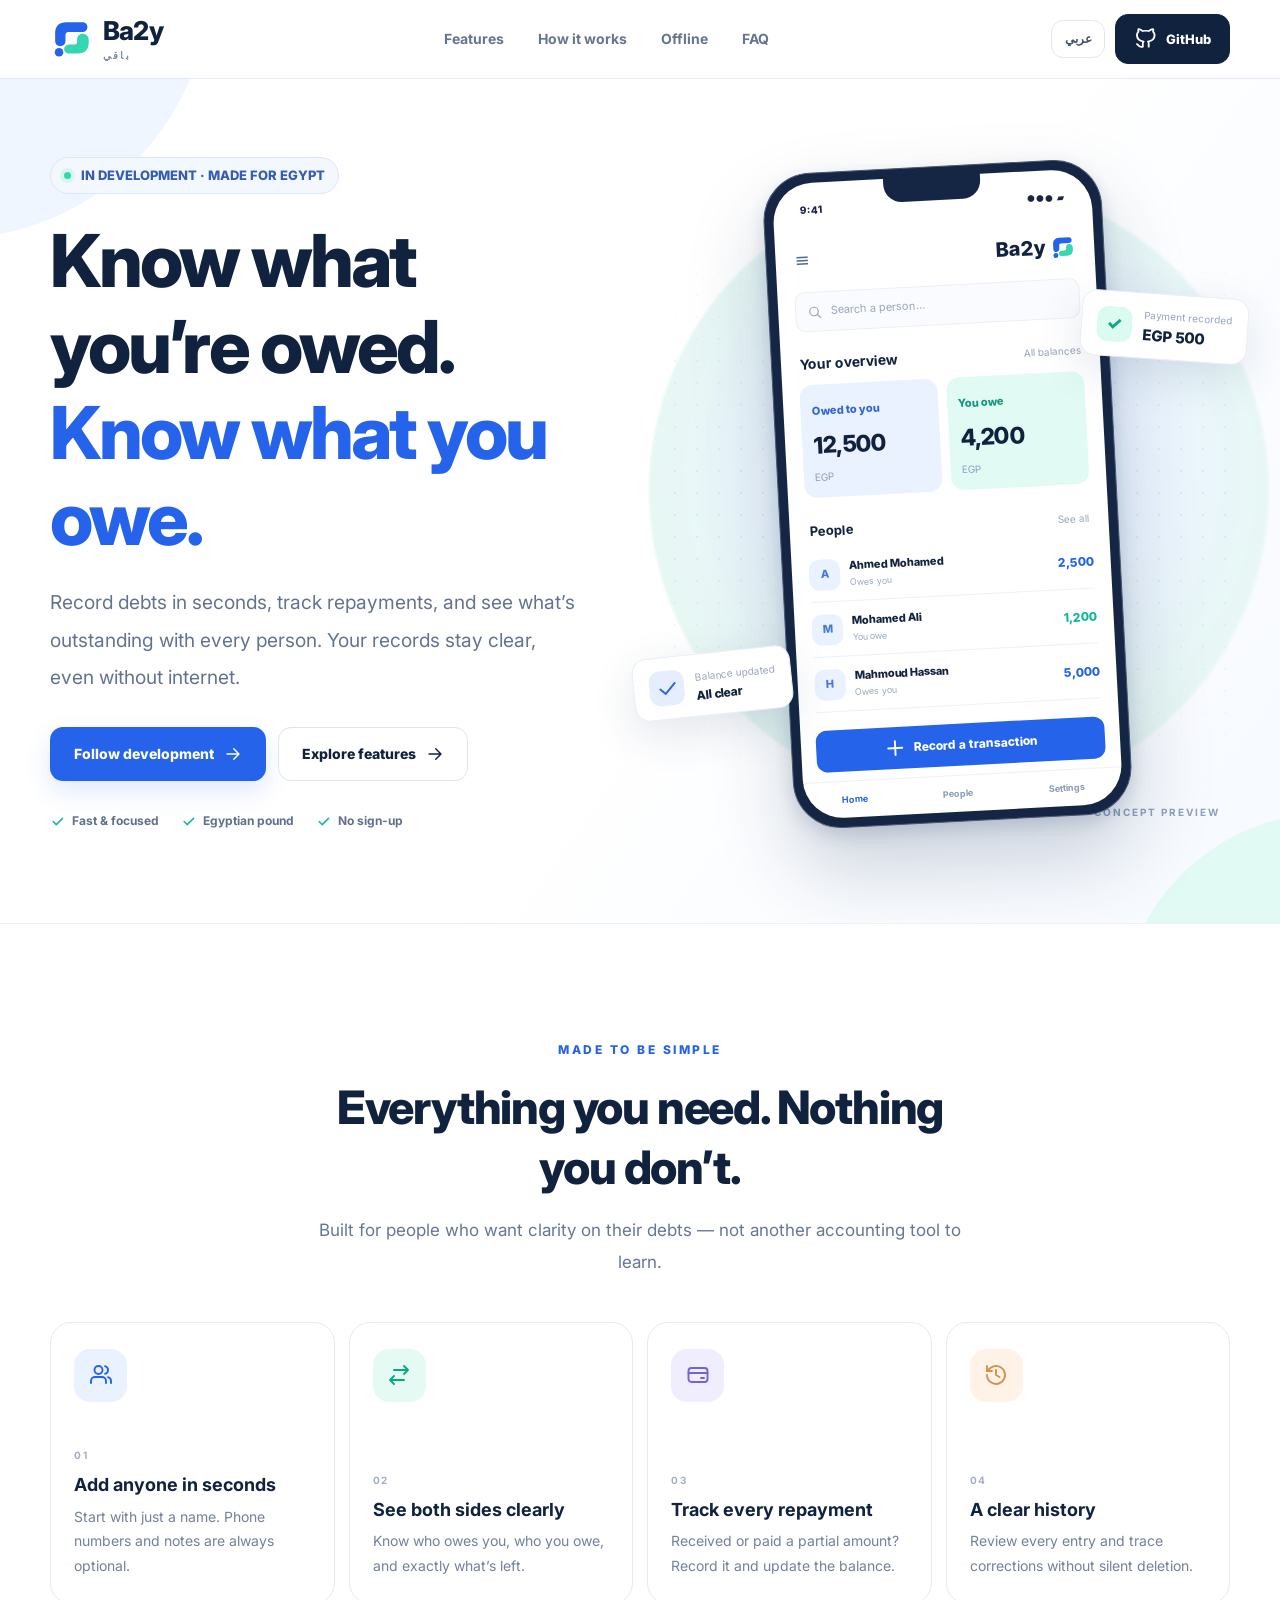
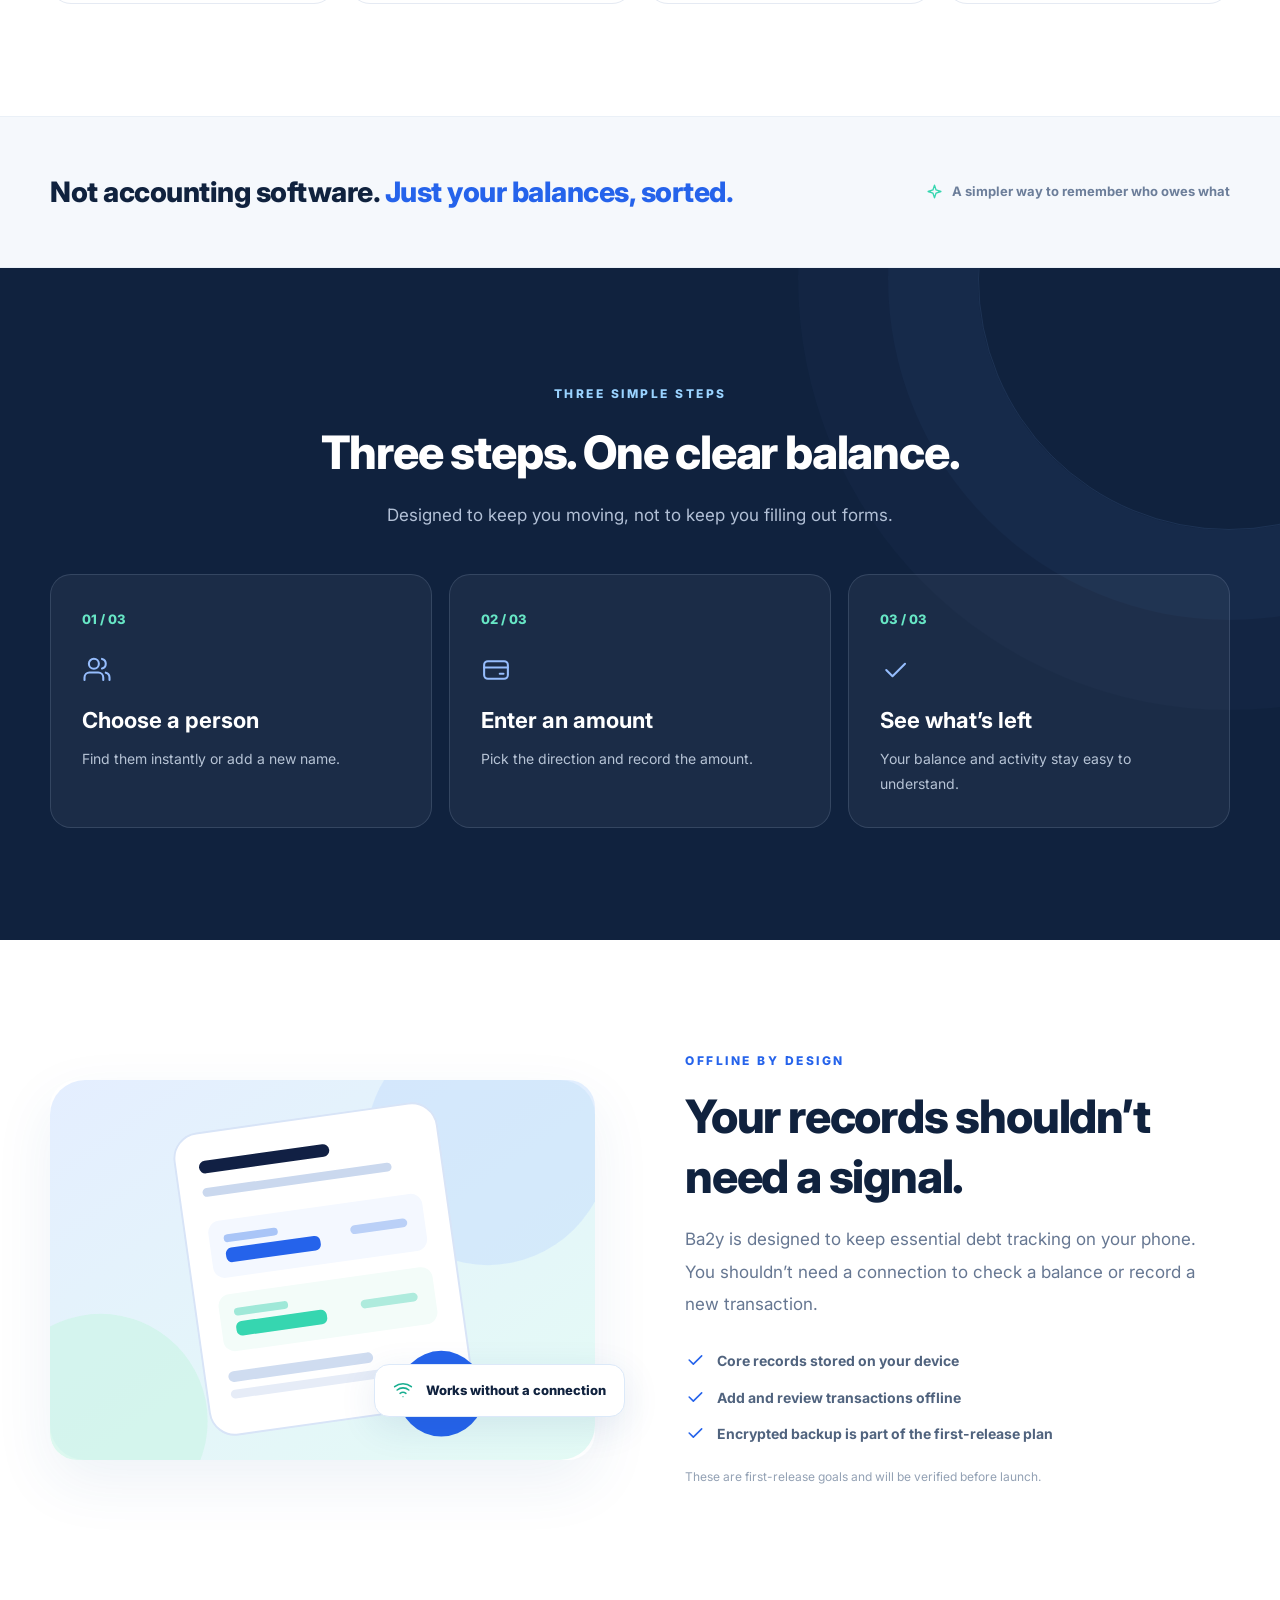
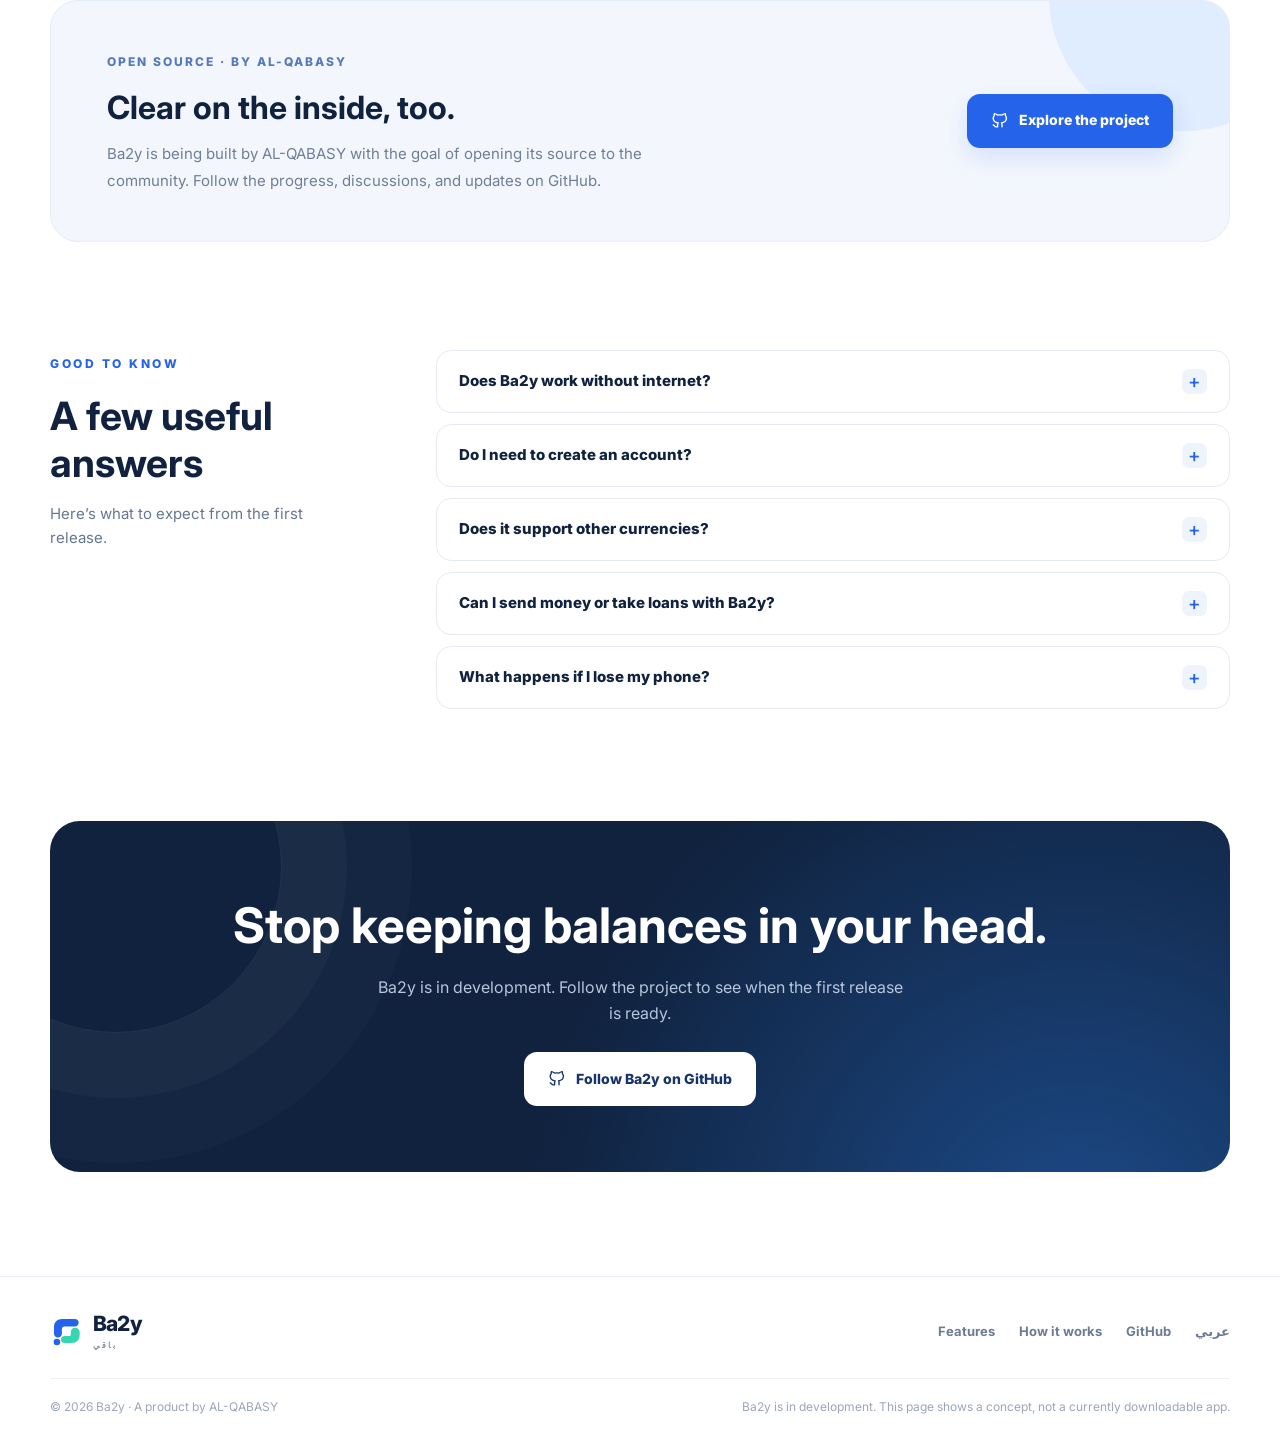
==== en/index.html @ 34e4f5a1 "Initial commit" ====
<!doctype html>
<html lang="en" dir="ltr"><head>
<meta charset="utf-8"><meta name="viewport" content="width=device-width, initial-scale=1">
<meta name="theme-color" content="#ffffff"><meta name="color-scheme" content="light">
<meta name="description" content="Ba2y is an Egyptian Arabic-first, offline-first debt tracker. Record people, debts, repayments, and outstanding balances. Simple, focused, and made for Egypt.">
<meta property="og:type" content="website"><meta property="og:site_name" content="Ba2y · باقي"><meta property="og:title" content="Ba2y | Know what you’re owed. Know what you owe."><meta property="og:description" content="Ba2y is an Egyptian Arabic-first, offline-first debt tracker. Record people, debts, repayments, and outstanding balances. Simple, focused, and made for Egypt.">
<meta name="twitter:card" content="summary_large_image">
<meta name="twitter:title" content="Ba2y | Know what you’re owed. Know what you owe."><meta name="twitter:description" content="Ba2y is an Egyptian Arabic-first, offline-first debt tracker. Record people, debts, repayments, and outstanding balances. Simple, focused, and made for Egypt.">
<!-- When the custom domain is registered: add canonical, absolute og:image and twitter:image URLs pointing to assets/og-image.png. -->
<link rel="icon" href="../assets/favicon.svg" type="image/svg+xml"><link rel="icon" href="../assets/favicon-32.png" sizes="32x32" type="image/png"><link rel="apple-touch-icon" href="../assets/apple-touch-icon.png">
<link rel="alternate" hreflang="ar-EG" href="../" data-needs-domain="true"><link rel="alternate" hreflang="en" href="./" data-needs-domain="true">
<link rel="preconnect" href="https://fonts.googleapis.com"><link rel="preconnect" href="https://fonts.gstatic.com" crossorigin>
<link href="https://fonts.googleapis.com/css2?family=Inter:wght@400;500;600;700;800&family=Tajawal:wght@400;500;600;700;800&display=swap" rel="stylesheet">
<link rel="stylesheet" href="../styles.css">
<title>Ba2y | Know what you’re owed. Know what you owe.</title></head><body dir="ltr">
<a class="skip" href="#main">Skip to content</a>
<header class="site-header"><div class="container nav-wrap">
<a href="index.html" class="brand" aria-label="Ba2y"><img class="brand-mark" src="../assets/brand-symbol.svg" width="43" height="43" alt=""><span class="brand-text"><span class="brand-name">Ba2y</span><span class="brand-roman">باقي</span></span></a>
<nav class="main-nav" aria-label="Main navigation"><a href="#features">Features</a><a href="#how">How it works</a><a href="#offline">Offline</a><a href="#faq">FAQ</a></nav>
<div class="nav-actions"><a class="lang-switch" href="../" hreflang="ar" lang="ar" aria-label="Switch to Arabic">عربي</a><a class="nav-link-button" href="https://github.com/b42y" target="_blank" rel="noopener noreferrer"><svg xmlns="http://www.w3.org/2000/svg" width="24" height="24" viewBox="0 0 24 24" fill="none" stroke="currentColor" stroke-width="1.9" stroke-linecap="round" stroke-linejoin="round" class="" aria-hidden="true"><path d="M9 19c-4.3 1.4-4.3-2.5-6-3m12 3v-3.5a3.1 3.1 0 0 0-.8-2.4c3.3-.4 6.8-1.6 6.8-7.3A5.7 5.7 0 0 0 19.5 2a5.1 5.1 0 0 0-.1-3S18.2-1.4 15 1.2a13.8 13.8 0 0 0-6 0C5.8-1.4 4.6-1 4.6-1a5.1 5.1 0 0 0-.1 3A5.7 5.7 0 0 0 3 5.8c0 5.7 3.5 6.9 6.8 7.3A3.1 3.1 0 0 0 9 15.5V19" transform="translate(0 3) scale(.98 .88)"/></svg> GitHub</a><button class="menu-button" id="menuBtn" aria-expanded="false" aria-controls="mobileMenu" aria-label="Open menu"><svg xmlns="http://www.w3.org/2000/svg" width="24" height="24" viewBox="0 0 24 24" fill="none" stroke="currentColor" stroke-width="1.9" stroke-linecap="round" stroke-linejoin="round" class="" aria-hidden="true"><path d="M4 7h16M4 12h16M4 17h16"/></svg></button></div>
</div><nav class="mobile-menu" id="mobileMenu" aria-label="Mobile navigation"><a href="#features">Features</a><a href="#how">How it works</a><a href="#offline">Offline</a><a href="#faq">FAQ</a><a href="https://github.com/b42y" target="_blank" rel="noopener noreferrer">GitHub</a></nav></header>
<main id="main">
<section class="hero" id="top"><div class="container hero-inner"><div class="hero-copy"><span class="eyebrow"><span class="eyebrow-dot"></span>IN DEVELOPMENT · MADE FOR EGYPT</span><h1>Know what you’re owed.<span>Know what you owe.</span></h1><p class="hero-description">Record debts in seconds, track repayments, and see what’s outstanding with every person. Your records stay clear, even without internet.</p>
<div class="hero-actions"><a class="button button-primary" href="https://github.com/b42y" target="_blank" rel="noopener noreferrer">Follow development <svg xmlns="http://www.w3.org/2000/svg" width="24" height="24" viewBox="0 0 24 24" fill="none" stroke="currentColor" stroke-width="1.9" stroke-linecap="round" stroke-linejoin="round" class="" aria-hidden="true"><path d="M4 12h16m-7-7 7 7-7 7"/></svg></a><a class="button button-outline" href="#features">Explore features <svg xmlns="http://www.w3.org/2000/svg" width="24" height="24" viewBox="0 0 24 24" fill="none" stroke="currentColor" stroke-width="1.9" stroke-linecap="round" stroke-linejoin="round" class="" aria-hidden="true"><path d="M4 12h16m-7-7 7 7-7 7"/></svg></a></div><div class="hero-highlights"><span><svg xmlns="http://www.w3.org/2000/svg" width="24" height="24" viewBox="0 0 24 24" fill="none" stroke="currentColor" stroke-width="1.9" stroke-linecap="round" stroke-linejoin="round" class="" aria-hidden="true"><path d="m5 12 5 5L20 7"/></svg>Fast &amp; focused</span><span><svg xmlns="http://www.w3.org/2000/svg" width="24" height="24" viewBox="0 0 24 24" fill="none" stroke="currentColor" stroke-width="1.9" stroke-linecap="round" stroke-linejoin="round" class="" aria-hidden="true"><path d="m5 12 5 5L20 7"/></svg>Egyptian pound</span><span><svg xmlns="http://www.w3.org/2000/svg" width="24" height="24" viewBox="0 0 24 24" fill="none" stroke="currentColor" stroke-width="1.9" stroke-linecap="round" stroke-linejoin="round" class="" aria-hidden="true"><path d="m5 12 5 5L20 7"/></svg>No sign-up</span></div></div>
<div class="hero-aside"><div class="hero-halo"></div><div class="hero-grid-decoration"></div>
<div class="phone" role="img" aria-label="Concept preview of the Ba2y mobile application"><div class="phone-notch"></div><div class="phone-inner"><div class="phone-status"><span>9:41</span><span class="phone-status-conn">●●● ▰</span></div>
<div class="phone-brand-row"><span class="phone-muted-icon">≡</span><div class="phone-brand-side"><strong>Ba2y</strong><img src="../assets/brand-symbol.svg" alt=""></div></div>
<div class="phone-search"><svg xmlns="http://www.w3.org/2000/svg" width="24" height="24" viewBox="0 0 24 24" fill="none" stroke="currentColor" stroke-width="1.9" stroke-linecap="round" stroke-linejoin="round" class="" aria-hidden="true"><circle cx="10.8" cy="10.8" r="6.8"/><path d="m16 16 5 5"/></svg>Search a person…</div><div class="phone-overview-title"><strong>Your overview</strong><small>All balances</small></div>
<div class="phone-totals"><div class="phone-total"><span class="phone-total-label">Owed to you</span><strong dir="ltr">12,500</strong><small>EGP</small></div><div class="phone-total mint"><span class="phone-total-label">You owe</span><strong dir="ltr">4,200</strong><small>EGP</small></div></div>
<div class="phone-people-head"><strong>People</strong><span>See all</span></div><div class="phone-person"><span class="phone-avatar">A</span><div><div class="phone-person-name">Ahmed Mohamed</div><div class="phone-person-status">Owes you</div></div><span class="phone-person-amount " dir="ltr">2,500</span></div><div class="phone-person"><span class="phone-avatar">M</span><div><div class="phone-person-name">Mohamed Ali</div><div class="phone-person-status">You owe</div></div><span class="phone-person-amount mint" dir="ltr">1,200</span></div><div class="phone-person"><span class="phone-avatar">H</span><div><div class="phone-person-name">Mahmoud Hassan</div><div class="phone-person-status">Owes you</div></div><span class="phone-person-amount " dir="ltr">5,000</span></div><div class="phone-action"><svg xmlns="http://www.w3.org/2000/svg" width="24" height="24" viewBox="0 0 24 24" fill="none" stroke="currentColor" stroke-width="1.9" stroke-linecap="round" stroke-linejoin="round" class="" aria-hidden="true"><path d="M12 5v14M5 12h14"/></svg>Record a transaction</div><div class="phone-tabs"><span class="active">Home</span><span>People</span><span>Settings</span></div>
</div></div><div class="float-card payment"><span class="float-card-icon">✓</span><div><small>Payment recorded</small><strong dir="ltr">EGP 500</strong></div></div><div class="float-card sync"><span class="float-card-icon"><svg xmlns="http://www.w3.org/2000/svg" width="24" height="24" viewBox="0 0 24 24" fill="none" stroke="currentColor" stroke-width="1.9" stroke-linecap="round" stroke-linejoin="round" class="" aria-hidden="true"><path d="m5 12 5 5L20 7"/></svg></span><div><small>Balance updated</small><strong>All clear</strong></div></div><span class="preview-label">CONCEPT PREVIEW</span></div></div></section>
<section class="section" id="features"><div class="container"><div class="section-header"><span class="overline">MADE TO BE SIMPLE</span><h2>Everything you need. Nothing you don’t.</h2><p>Built for people who want clarity on their debts — not another accounting tool to learn.</p></div><div class="features-grid"><article class="feature-card"><div class="icon-container"><svg xmlns="http://www.w3.org/2000/svg" width="24" height="24" viewBox="0 0 24 24" fill="none" stroke="currentColor" stroke-width="1.9" stroke-linecap="round" stroke-linejoin="round" class="" aria-hidden="true"><path d="M17 20v-2a4 4 0 0 0-4-4H6a4 4 0 0 0-4 4v2"/><circle cx="9.5" cy="7" r="4"/><path d="M22 20v-2a4 4 0 0 0-3-3.87M16 3.13a4 4 0 0 1 0 7.75"/></svg></div><span class="feature-index">01</span><h3>Add anyone in seconds</h3><p>Start with just a name. Phone numbers and notes are always optional.</p></article><article class="feature-card"><div class="icon-container"><svg xmlns="http://www.w3.org/2000/svg" width="24" height="24" viewBox="0 0 24 24" fill="none" stroke="currentColor" stroke-width="1.9" stroke-linecap="round" stroke-linejoin="round" class="" aria-hidden="true"><path d="M7 7h14m-4-4 4 4-4 4M17 17H3m4-4-4 4 4 4"/></svg></div><span class="feature-index">02</span><h3>See both sides clearly</h3><p>Know who owes you, who you owe, and exactly what’s left.</p></article><article class="feature-card"><div class="icon-container"><svg xmlns="http://www.w3.org/2000/svg" width="24" height="24" viewBox="0 0 24 24" fill="none" stroke="currentColor" stroke-width="1.9" stroke-linecap="round" stroke-linejoin="round" class="" aria-hidden="true"><rect x="2.5" y="5" width="19" height="14" rx="3"/><path d="M2.5 10h19M15 15h3"/></svg></div><span class="feature-index">03</span><h3>Track every repayment</h3><p>Received or paid a partial amount? Record it and update the balance.</p></article><article class="feature-card"><div class="icon-container"><svg xmlns="http://www.w3.org/2000/svg" width="24" height="24" viewBox="0 0 24 24" fill="none" stroke="currentColor" stroke-width="1.9" stroke-linecap="round" stroke-linejoin="round" class="" aria-hidden="true"><path d="M3 12a9 9 0 1 0 3-6.7L3 8"/><path d="M3 3v5h5M12 7v5l3.5 2"/></svg></div><span class="feature-index">04</span><h3>A clear history</h3><p>Review every entry and trace corrections without silent deletion.</p></article></div></div></section>
<div class="statement"><div class="container statement-row"><div class="statement-text">Not accounting software. <em>Just your balances, sorted.</em></div><div class="statement-kicker"><svg xmlns="http://www.w3.org/2000/svg" width="24" height="24" viewBox="0 0 24 24" fill="none" stroke="currentColor" stroke-width="1.9" stroke-linecap="round" stroke-linejoin="round" class="" aria-hidden="true"><path d="m12 3 2.2 6.8L21 12l-6.8 2.2L12 21l-2.2-6.8L3 12l6.8-2.2L12 3Z"/></svg>A simpler way to remember who owes what</div></div></div>
<section class="section how" id="how"><div class="container"><div class="section-header"><span class="overline">THREE SIMPLE STEPS</span><h2>Three steps. One clear balance.</h2><p>Designed to keep you moving, not to keep you filling out forms.</p></div><div class="steps"><article class="step"><span class="step-num">01 / 03</span><div class="step-icon"><svg xmlns="http://www.w3.org/2000/svg" width="24" height="24" viewBox="0 0 24 24" fill="none" stroke="currentColor" stroke-width="1.9" stroke-linecap="round" stroke-linejoin="round" class="" aria-hidden="true"><path d="M17 20v-2a4 4 0 0 0-4-4H6a4 4 0 0 0-4 4v2"/><circle cx="9.5" cy="7" r="4"/><path d="M22 20v-2a4 4 0 0 0-3-3.87M16 3.13a4 4 0 0 1 0 7.75"/></svg></div><h3>Choose a person</h3><p>Find them instantly or add a new name.</p></article><article class="step"><span class="step-num">02 / 03</span><div class="step-icon"><svg xmlns="http://www.w3.org/2000/svg" width="24" height="24" viewBox="0 0 24 24" fill="none" stroke="currentColor" stroke-width="1.9" stroke-linecap="round" stroke-linejoin="round" class="" aria-hidden="true"><rect x="2.5" y="5" width="19" height="14" rx="3"/><path d="M2.5 10h19M15 15h3"/></svg></div><h3>Enter an amount</h3><p>Pick the direction and record the amount.</p></article><article class="step"><span class="step-num">03 / 03</span><div class="step-icon"><svg xmlns="http://www.w3.org/2000/svg" width="24" height="24" viewBox="0 0 24 24" fill="none" stroke="currentColor" stroke-width="1.9" stroke-linecap="round" stroke-linejoin="round" class="" aria-hidden="true"><path d="m5 12 5 5L20 7"/></svg></div><h3>See what’s left</h3><p>Your balance and activity stay easy to understand.</p></article></div></div></section>
<section class="section offline" id="offline"><div class="container offline-grid"><div class="offline-art"><img class="art-svg" src="../assets/abstract-ledger.svg" loading="lazy" width="560" height="390" alt="Minimal illustrative graphic of a ledger"><div class="offline-bubble"><svg xmlns="http://www.w3.org/2000/svg" width="24" height="24" viewBox="0 0 24 24" fill="none" stroke="currentColor" stroke-width="1.9" stroke-linecap="round" stroke-linejoin="round" class="" aria-hidden="true"><path d="M2 8a16 16 0 0 1 20 0M5 12a11 11 0 0 1 14 0M8.5 16a6 6 0 0 1 7 0"/><circle cx="12" cy="20" r=".7" fill="currentColor" stroke="none"/></svg>Works without a connection</div></div><div class="two-column-copy"><span class="overline">OFFLINE BY DESIGN</span><h2>Your records shouldn’t need a signal.</h2><p>Ba2y is designed to keep essential debt tracking on your phone. You shouldn’t need a connection to check a balance or record a new transaction.</p><ul class="checks"><li><svg xmlns="http://www.w3.org/2000/svg" width="24" height="24" viewBox="0 0 24 24" fill="none" stroke="currentColor" stroke-width="1.9" stroke-linecap="round" stroke-linejoin="round" class="" aria-hidden="true"><path d="m5 12 5 5L20 7"/></svg>Core records stored on your device</li><li><svg xmlns="http://www.w3.org/2000/svg" width="24" height="24" viewBox="0 0 24 24" fill="none" stroke="currentColor" stroke-width="1.9" stroke-linecap="round" stroke-linejoin="round" class="" aria-hidden="true"><path d="m5 12 5 5L20 7"/></svg>Add and review transactions offline</li><li><svg xmlns="http://www.w3.org/2000/svg" width="24" height="24" viewBox="0 0 24 24" fill="none" stroke="currentColor" stroke-width="1.9" stroke-linecap="round" stroke-linejoin="round" class="" aria-hidden="true"><path d="m5 12 5 5L20 7"/></svg>Encrypted backup is part of the first-release plan</li></ul><p class="privacy-disclaimer">These are first-release goals and will be verified before launch.</p></div></div></section>
<section class="oss"><div class="container"><div class="oss-panel"><div class="oss-copy"><span class="oss-eyebrow">OPEN SOURCE · BY AL-QABASY</span><h2>Clear on the inside, too.</h2><p>Ba2y is being built by AL-QABASY with the goal of opening its source to the community. Follow the progress, discussions, and updates on GitHub.</p></div><div class="oss-action"><a class="button button-primary" href="https://github.com/b42y" target="_blank" rel="noopener noreferrer"><svg xmlns="http://www.w3.org/2000/svg" width="24" height="24" viewBox="0 0 24 24" fill="none" stroke="currentColor" stroke-width="1.9" stroke-linecap="round" stroke-linejoin="round" class="" aria-hidden="true"><path d="M9 19c-4.3 1.4-4.3-2.5-6-3m12 3v-3.5a3.1 3.1 0 0 0-.8-2.4c3.3-.4 6.8-1.6 6.8-7.3A5.7 5.7 0 0 0 19.5 2a5.1 5.1 0 0 0-.1-3S18.2-1.4 15 1.2a13.8 13.8 0 0 0-6 0C5.8-1.4 4.6-1 4.6-1a5.1 5.1 0 0 0-.1 3A5.7 5.7 0 0 0 3 5.8c0 5.7 3.5 6.9 6.8 7.3A3.1 3.1 0 0 0 9 15.5V19" transform="translate(0 3) scale(.98 .88)"/></svg>Explore the project</a></div></div></div></section>
<section class="section faq" id="faq"><div class="container faq-layout"><div class="faq-heading"><span class="overline">GOOD TO KNOW</span><h2>A few useful answers</h2><p>Here’s what to expect from the first release.</p></div><div class="faq-list"><details><summary>Does Ba2y work without internet?</summary><p>Core workflows are designed to work locally without an internet connection. That is a first-release requirement.</p></details><details><summary>Do I need to create an account?</summary><p>No. The first release is being designed with no mandatory registration, and name-only party creation.</p></details><details><summary>Does it support other currencies?</summary><p>The first release is focused on the Egyptian pound (EGP), with an Egyptian Arabic-first experience.</p></details><details><summary>Can I send money or take loans with Ba2y?</summary><p>No. Ba2y is for tracking and recording debts and repayments. It is not a bank, lender, or money transfer service.</p></details><details><summary>What happens if I lose my phone?</summary><p>Local-only records may be lost with your device. That’s why encrypted backup and restore are part of the first-release plan.</p></details></div></div></section>
<section class="closing"><div class="container"><div class="closing-panel"><h2>Stop keeping balances in your head.</h2><p>Ba2y is in development. Follow the project to see when the first release is ready.</p><a class="button" href="https://github.com/b42y" target="_blank" rel="noopener noreferrer"><svg xmlns="http://www.w3.org/2000/svg" width="24" height="24" viewBox="0 0 24 24" fill="none" stroke="currentColor" stroke-width="1.9" stroke-linecap="round" stroke-linejoin="round" class="" aria-hidden="true"><path d="M9 19c-4.3 1.4-4.3-2.5-6-3m12 3v-3.5a3.1 3.1 0 0 0-.8-2.4c3.3-.4 6.8-1.6 6.8-7.3A5.7 5.7 0 0 0 19.5 2a5.1 5.1 0 0 0-.1-3S18.2-1.4 15 1.2a13.8 13.8 0 0 0-6 0C5.8-1.4 4.6-1 4.6-1a5.1 5.1 0 0 0-.1 3A5.7 5.7 0 0 0 3 5.8c0 5.7 3.5 6.9 6.8 7.3A3.1 3.1 0 0 0 9 15.5V19" transform="translate(0 3) scale(.98 .88)"/></svg>Follow Ba2y on GitHub</a></div></div></section>
</main>
<footer class="footer"><div class="container"><div class="footer-top"><a href="index.html" class="brand"><img class="brand-mark" src="../assets/brand-symbol.svg" width="33" height="33" alt=""><span class="brand-text"><span class="brand-name">Ba2y</span><span class="brand-roman">باقي</span></span></a><nav class="footer-links" aria-label="Footer"><a href="#features">Features</a><a href="#how">How it works</a><a href="https://github.com/b42y" target="_blank" rel="noopener noreferrer">GitHub</a><a href="../" hreflang="ar">عربي</a></nav></div><div class="footer-bottom"><span>© <span id="year">2026</span> Ba2y · A product by AL-QABASY</span><span>Ba2y is in development. This page shows a concept, not a currently downloadable app.</span></div></div></footer>
<script src="../app.js" defer></script></body></html>
---- styles.css ----
:root{
  color-scheme:light;--blue:#2563eb;--blue-dark:#1c50d8;--mint:#36d6b0;--ink:#10223e;--muted:#667792;--soft:#f8fafc;--ice:#e8f1ff;--line:#e5eaf3;--card:#fff;--radius:22px;--container:1180px;--shadow:0 24px 62px rgba(20,48,92,.065);
}
*{box-sizing:border-box}html{scroll-behavior:smooth;scroll-padding-top:110px}body{margin:0;background:#fff;color:var(--ink);font-family:"Tajawal","Noto Sans Arabic",ui-sans-serif,system-ui,-apple-system,sans-serif;font-size:16px;line-height:1.6;text-rendering:optimizeLegibility;-webkit-font-smoothing:antialiased}body[dir="ltr"]{font-family:"Inter",ui-sans-serif,system-ui,-apple-system,sans-serif}button,input{font:inherit}button{cursor:pointer}a{color:inherit;text-decoration:none}button,a,summary{ -webkit-tap-highlight-color:transparent}a:focus-visible,button:focus-visible,summary:focus-visible,input:focus-visible{outline:3px solid var(--blue);outline-offset:3px}::selection{background:#cce8ff;color:var(--ink)}.container{width:min(var(--container),calc(100% - 56px));margin-inline:auto}.visually-hidden{position:absolute!important;width:1px;height:1px;clip:rect(0 0 0 0);overflow:hidden;white-space:nowrap}.skip{position:absolute;z-index:1000;top:-60px;inset-inline-start:14px;background:var(--ink);color:white;padding:12px 18px;border-radius:12px}.skip:focus{top:12px}.mono{font-family:"Inter",system-ui,sans-serif;font-variant-numeric:tabular-nums}
/* Header */
.site-header{position:sticky;top:0;z-index:50;min-height:79px;border-bottom:1px solid rgba(221,231,245,.87);background:rgba(255,255,255,.92);backdrop-filter:saturate(180%) blur(18px)}.nav-wrap{min-height:78px;display:flex;align-items:center;justify-content:space-between;gap:26px}.brand{display:inline-flex;align-items:center;gap:10px;flex-shrink:0}.brand-mark{height:43px;width:43px;display:block}.brand-text{display:flex;flex-direction:column;align-items:flex-start;line-height:1.06}.brand-name{font-size:26px;font-weight:800;letter-spacing:-.8px}.brand-roman{font-family:"Inter",sans-serif;letter-spacing:2.2px;font-weight:700;font-size:10px;color:#7f8da1;margin-top:5px}.main-nav{display:flex;align-items:center;justify-content:center;gap:34px;margin-inline:auto}.main-nav a{font-size:14px;font-weight:700;color:#65758c;transition:color .18s}.main-nav a:hover{color:var(--blue)}.nav-actions{display:flex;gap:10px;align-items:center;flex-shrink:0}.lang-switch{height:38px;min-width:54px;border:1px solid #dfe7f3;display:grid;place-items:center;border-radius:12px;color:#41516f;font-family:"Inter",sans-serif;font-size:12px;font-weight:800;background:white}.lang-switch:hover{border-color:#adc4ef;color:var(--blue)}.nav-link-button{background:var(--ink);color:#fff;border:1px solid var(--ink);border-radius:13px;padding:12px 18px;display:inline-flex;align-items:center;gap:8px;font-size:13px;font-weight:800;transition:background .2s,transform .2s}.nav-link-button:hover{background:#243f68;transform:translateY(-1px)}.menu-button{display:none;background:none;border:1px solid var(--line);border-radius:12px;width:42px;height:42px;align-items:center;justify-content:center;color:var(--ink)}.menu-button svg{width:20px}.mobile-menu{display:none}
/* Hero */
.hero{position:relative;isolation:isolate;overflow:hidden;border-bottom:1px solid #edf1f7;padding:78px 0 92px;background:linear-gradient(125deg,#fff 0%,#fff 55%,#f7faff 95%)}.hero::before{content:"";position:absolute;width:520px;height:520px;border-radius:50%;left:-310px;top:-360px;background:#eff6ff;z-index:-1}.hero::after{content:"";position:absolute;width:420px;height:420px;border-radius:50%;right:-260px;bottom:-310px;background:#e1faf4;z-index:-1}.hero-inner{display:grid;grid-template-columns:1fr 1fr;gap:48px;align-items:center;min-height:644px}.hero-copy{position:relative;z-index:2}.eyebrow{display:inline-flex;align-items:center;gap:10px;border:1px solid #dce7fb;border-radius:100px;padding:7px 13px;background:#f3f8ff;font-size:13px;font-weight:800;color:#355cb1}.eyebrow .eyebrow-dot{width:7px;height:7px;border-radius:50%;background:var(--mint);box-shadow:0 0 0 4px #d4f8ee}.hero h1{font-size:clamp(50px,5.7vw,86px);line-height:1.18;letter-spacing:-2.9px;font-weight:800;margin:24px 0 22px;max-width:620px}.hero h1 span{color:var(--blue);display:block}.hero-description{color:#63738f;font-size:clamp(17px,1.5vw,20px);line-height:1.95;max-width:525px;margin:0 0 31px}.hero-actions{display:flex;align-items:center;gap:12px;flex-wrap:wrap}.button{display:inline-flex;align-items:center;justify-content:center;gap:10px;border:1px solid transparent;border-radius:13px;min-height:54px;padding:13px 23px;line-height:1.2;font-weight:800;font-size:14px;transition:transform .2s,box-shadow .2s,background .2s,border-color .2s}.button:hover{transform:translateY(-2px)}.button svg{width:18px;height:18px;flex-shrink:0}.button-primary{background:var(--blue);color:#fff;box-shadow:0 10px 24px rgba(37,99,235,.15)}.button-primary:hover{background:var(--blue-dark);box-shadow:0 13px 28px rgba(37,99,235,.22)}.button-outline{color:var(--ink);border-color:#dce5f3;background:#fff}.button-outline:hover{border-color:#afc7ef}.hero-highlights{display:flex;align-items:center;gap:22px;flex-wrap:wrap;margin-top:30px;color:#61718c;font-size:12px;font-weight:700}.hero-highlights span{display:inline-flex;gap:7px;align-items:center}.hero-highlights svg{width:15px;height:15px;color:#1eb69a;stroke-width:2.5}.hero-aside{display:flex;align-items:center;justify-content:center;position:relative;min-height:650px}.hero-halo{position:absolute;width:min(112%,620px);aspect-ratio:1;border-radius:50%;background:radial-gradient(circle at 52% 47%,#e3f1ff 0%,#ecf5ff 40%,#e7f8f3 72%,transparent 73%);filter:blur(1px);transform:translate(12px,-3px)}.hero-grid-decoration{position:absolute;z-index:1;inset:30px 0;opacity:.25;background-image:radial-gradient(#9db9e5 1.5px,transparent 1.5px);background-size:22px 22px;mask-image:linear-gradient(0deg,transparent,black 48%,transparent 98%)}
/* Phone */
.phone{position:relative;z-index:3;width:339px;height:656px;padding:9px;background:#152644;border:1px solid #4a5871;border-radius:48px;box-shadow:0 40px 80px rgba(18,45,87,.21),0 7px 17px rgba(18,45,87,.15);transform:rotate(-3deg);transition:transform .35s ease}.phone:hover{transform:rotate(-1deg) translateY(-4px)}.phone-inner{position:relative;height:100%;background:#fff;border-radius:40px;overflow:hidden;padding:18px 17px 14px}.phone-notch{position:absolute;z-index:4;width:97px;height:26px;top:7px;left:50%;transform:translateX(-50%);border-radius:0 0 18px 18px;background:#152644}.phone-status{direction:ltr;display:flex;justify-content:space-between;align-items:center;font:800 10px/1.1 "Inter",sans-serif;padding:4px 10px 24px;color:#1a2540}.phone-status-conn{font-size:9px;letter-spacing:1px}.phone-brand-row{display:flex;align-items:center;justify-content:space-between;margin:4px 2px 16px}.phone-brand-side{display:flex;align-items:center;gap:5px}.phone-brand-side img{width:25px;height:25px}.phone-brand-row strong{font-size:20px;font-weight:800}.phone-muted-icon{font-size:18px;color:#526886}.phone-search{display:flex;align-items:center;gap:9px;height:40px;padding:0 11px;border:1px solid #ebeff6;border-radius:10px;background:#fafbfe;color:#99a6ba;font-size:11px}.phone-search svg{width:15px;height:15px}.phone-overview-title{display:flex;align-items:center;justify-content:space-between;margin:21px 2px 10px}.phone-overview-title strong{font-size:14px}.phone-overview-title small{font-size:10px;color:#97a4b8}.phone-totals{display:grid;grid-template-columns:1fr 1fr;gap:9px}.phone-total{border-radius:13px;min-height:99px;padding:12px 11px 10px;background:#eaf1ff}.phone-total.mint{background:#e2faf4}.phone-total-label{font-size:11px;font-weight:800;color:#3465d0}.phone-total.mint .phone-total-label{color:#13977f}.phone-total strong{display:block;font:800 23px/1.12 "Inter",sans-serif;letter-spacing:-.7px;margin:11px 0 3px;color:var(--ink);direction:ltr;text-align:start}.phone-total small{font-size:10px;color:#8ca0bf}.phone-people-head{margin:23px 3px 6px;display:flex;align-items:center;justify-content:space-between}.phone-people-head strong{font-size:13px}.phone-people-head span{color:#9aa7bb;font-size:10px}.phone-person{display:flex;align-items:center;gap:9px;padding:11px 0;border-bottom:1px solid #edf1f7}.phone-avatar{display:grid;place-items:center;flex:0 0 31px;height:31px;border-radius:10px;background:#eaf1ff;font-size:11px;font-weight:800;color:#4778d5}.phone-person-name{font-size:11px;font-weight:800;white-space:nowrap}.phone-person-status{font-size:9px;color:#9babbd}.phone-person-amount{margin-inline-start:auto;text-align:end;direction:ltr;font:800 12px "Inter",sans-serif;color:var(--blue)}.phone-person-amount.mint{color:#0bba95}.phone-action{position:absolute;bottom:46px;left:15px;right:15px;background:var(--blue);color:white;border-radius:11px;height:42px;display:flex;align-items:center;justify-content:center;gap:7px;font-size:12px;font-weight:800}.phone-tabs{position:absolute;bottom:0;left:0;right:0;height:37px;border-top:1px solid #edf1f6;display:flex;align-items:center;justify-content:space-around;color:#8a9ab3;font-size:9px;font-weight:700}.phone-tabs .active{color:var(--blue)}.phone svg{flex-shrink:0}.float-card{z-index:5;position:absolute;display:flex;align-items:center;gap:11px;background:#fff;border:1px solid #e9eff8;border-radius:15px;padding:13px 15px;box-shadow:0 14px 45px rgba(29,57,98,.12);transform:rotate(4deg)}.float-card-icon{display:grid;place-items:center;border-radius:11px;height:35px;width:35px;background:#dbfaf0;color:#12a688;font-size:18px;font-weight:800}.float-card small{display:block;color:#97a5ba;font-size:10px}.float-card strong{display:block;white-space:nowrap;font:800 15px "Inter",sans-serif;margin-top:3px}.float-card.payment{inset-inline-end:-18px;top:128px}.float-card.sync{inset-inline-start:-31px;bottom:107px;transform:rotate(-6deg)}.float-card.sync .float-card-icon{background:#e5edff;color:var(--blue)}.float-card.sync strong{font-family:inherit;font-size:12px;color:var(--ink)}.preview-label{position:absolute;inset-inline-end:10px;bottom:4px;text-transform:uppercase;color:#8da0bd;letter-spacing:2px;font:700 10px "Inter",sans-serif;z-index:1}
/* Sections */
.section{padding:112px 0}.section-header{max-width:690px;margin:0 auto 43px;text-align:center}.overline{font:800 12px/1.5 "Inter",sans-serif;text-transform:uppercase;letter-spacing:2.5px;color:var(--blue)}.section-header h2,.two-column-copy h2{margin:17px 0 17px;font-size:clamp(32px,3.6vw,48px);line-height:1.29;letter-spacing:-1.2px;font-weight:800}.section-header p,.two-column-copy p{margin:0;color:var(--muted);font-size:17px;line-height:1.9}.features-grid{display:grid;grid-template-columns:repeat(4,1fr);gap:14px}.feature-card{min-height:282px;border:1px solid var(--line);border-radius:21px;padding:26px 23px 24px;display:flex;flex-direction:column;align-items:flex-start;background:#fff;transition:border-color .18s,transform .18s,box-shadow .18s}.feature-card:hover{border-color:#c7d7f1;transform:translateY(-4px);box-shadow:var(--shadow)}.feature-card .icon-container{display:grid;place-items:center;width:53px;height:53px;border-radius:16px;background:#eaf1ff;color:var(--blue)}.feature-card:nth-child(2) .icon-container{background:#e5faf3;color:#05a984}.feature-card:nth-child(3) .icon-container{background:#f0edff;color:#7162d9}.feature-card:nth-child(4) .icon-container{background:#fff3e7;color:#d5914b}.feature-card svg{width:24px;height:24px;stroke-width:1.9}.feature-index{margin-top:auto;padding-top:40px;font:700 10px "Inter",sans-serif;color:#a2aec2;letter-spacing:1.8px}.feature-card h3{font-size:18px;margin:12px 0 7px;line-height:1.36}.feature-card p{margin:0;font-size:14px;line-height:1.76;color:#738199}
/* Signature interlude */
.statement{background:#f5f8fc;padding:54px 0;border-top:1px solid #eaf0f7;border-bottom:1px solid #eaf0f7}.statement-row{display:flex;align-items:center;justify-content:space-between;gap:30px}.statement-text{font-size:clamp(21px,2.2vw,30px);font-weight:800;line-height:1.5;letter-spacing:-.5px}.statement-text em{font-style:normal;color:var(--blue)}.statement-kicker{display:flex;align-items:center;gap:9px;color:#6c7e9a;font-size:13px;font-weight:700;white-space:nowrap}.statement-kicker svg{width:17px;height:17px;color:var(--mint)}
/* Steps */
.how{background:#10223e;color:white;overflow:hidden;position:relative}.how::before{content:"";position:absolute;width:500px;height:500px;border:1px solid rgba(120,168,240,.12);border-radius:50%;inset-inline-end:-200px;top:-240px;box-shadow:0 0 0 90px rgba(120,168,240,.035),0 0 0 180px rgba(120,168,240,.025)}.how .section-header{position:relative}.how .overline{color:#9ad3ff}.how .section-header p{color:#b2c0d6}.steps{position:relative;display:grid;grid-template-columns:repeat(3,1fr);gap:17px}.step{padding:31px;min-height:244px;border:1px solid rgba(188,206,237,.16);border-radius:21px;background:rgba(255,255,255,.048)}.step .step-num{color:#67e6c5;font:800 13px "Inter",sans-serif}.step-icon{width:35px;height:35px;margin-top:23px;color:#96bdfd}.step-icon svg{height:30px;width:30px;stroke-width:1.65}.step h3{font-size:22px;margin:13px 0 8px}.step p{color:#b6c3d5;line-height:1.8;font-size:14px;margin:0}
/* Offline */
.offline{background:#fff}.offline-grid{display:grid;grid-template-columns:1fr 1fr;align-items:center;gap:90px}.offline-art{position:relative}.offline-art .art-svg{display:block;width:100%;height:auto;box-shadow:0 22px 60px rgba(44,95,156,.08);border-radius:27px}.offline-bubble{position:absolute;inset-inline-end:-30px;bottom:43px;padding:15px 18px;border:1px solid #dce9f9;background:white;box-shadow:0 10px 37px rgba(38,86,147,.11);border-radius:15px;display:flex;align-items:center;gap:13px;font-size:13px;font-weight:800}.offline-bubble svg{color:#18ae90;width:20px;height:20px}.two-column-copy .overline{display:block}.two-column-copy h2{max-width:530px}.two-column-copy p{max-width:560px}.checks{padding:0;margin:30px 0 0;list-style:none;display:grid;gap:14px}.checks li{display:flex;align-items:flex-start;gap:12px;color:#50637e;font-size:14px;font-weight:700}.checks svg{width:20px;height:20px;stroke:var(--blue);flex-shrink:0}.privacy-disclaimer{margin-top:22px!important;font-size:12px!important;color:#93a1b4!important;line-height:1.7!important}
/* Open source */
.oss{padding:0 0 108px}.oss-panel{position:relative;background:#f3f7fd;border:1px solid #e4ecf8;border-radius:28px;padding:47px 56px;display:grid;grid-template-columns:1fr auto;gap:30px;align-items:center;overflow:hidden}.oss-panel::after{content:"";position:absolute;width:270px;height:270px;background:#e0ecff;border-radius:50%;inset-inline-end:-90px;top:-140px}.oss-copy,.oss-action{position:relative;z-index:1}.oss-eyebrow{color:#5479bd;font:800 12px "Inter",sans-serif;letter-spacing:2px}.oss-panel h2{font-size:32px;line-height:1.33;margin:14px 0 10px}.oss-panel p{margin:0;color:#6f7e98;font-size:15px;line-height:1.8;max-width:600px}.oss-action .button{min-width:185px}
/* FAQ */
.faq{padding-top:0}.faq-layout{display:grid;grid-template-columns:310px 1fr;gap:76px;align-items:start}.faq-heading h2{font-size:39px;line-height:1.2;margin:18px 0 14px}.faq-heading p{color:var(--muted);font-size:15px}.faq-list{display:grid;gap:11px}.faq-list details{padding:18px 22px;border:1px solid var(--line);border-radius:15px;background:white}.faq-list details[open]{border-color:#cbdaf3;background:#fbfcff}.faq-list summary{font-size:15px;font-weight:800;cursor:pointer;list-style:none;display:flex;align-items:center;justify-content:space-between;gap:24px}.faq-list summary::-webkit-details-marker{display:none}.faq-list summary::after{content:'+';width:25px;height:25px;border-radius:7px;display:grid;place-items:center;background:#eff4fc;color:var(--blue);font:500 19px "Inter",sans-serif;flex:0 0 25px}.faq-list details[open] summary::after{content:'−'}.faq-list details p{font-size:14px;line-height:1.83;color:#73829b;margin:11px 0 0}
/* CTA */
.closing{padding:0 0 104px}.closing-panel{border-radius:30px;min-height:294px;background:radial-gradient(circle at 87% 120%,#1c4a88 0%,transparent 49%),#10223e;color:white;text-align:center;padding:66px 22px;position:relative;overflow:hidden}.closing-panel::before{content:"";position:absolute;inset-inline-start:-100px;top:-120px;width:330px;height:330px;border:1px solid rgba(255,255,255,.08);border-radius:50%;box-shadow:0 0 0 65px rgba(255,255,255,.027),0 0 0 130px rgba(255,255,255,.02)}.closing-panel h2{position:relative;font-size:clamp(33px,4vw,49px);margin:0 0 10px}.closing-panel p{position:relative;color:#b6c5db;margin:0 auto 26px;max-width:540px;font-size:16px}.closing-panel .button{position:relative;background:white;color:#17346a}.closing-panel .button:hover{background:#ecf3ff}
/* Footer */
.footer{border-top:1px solid #e8edf5;padding:36px 0 23px}.footer-top{display:flex;justify-content:space-between;align-items:center;gap:24px;flex-wrap:wrap}.footer .brand-mark{width:33px;height:33px}.footer .brand-name{font-size:21px}.footer .brand-roman{font-size:8px}.footer-links{display:flex;align-items:center;gap:24px;flex-wrap:wrap}.footer-links a{color:#6d7b93;font-size:13px;font-weight:700}.footer-links a:hover{color:var(--blue)}.footer-bottom{margin-top:29px;padding-top:18px;border-top:1px solid #eef1f6;display:flex;justify-content:space-between;gap:14px;flex-wrap:wrap;color:#9aa7b8;font-size:12px}.footer-bottom a{color:#687d9c}.footer-bottom span{max-width:760px}
/* Breakpoints */
@media(max-width:1100px){.features-grid{grid-template-columns:repeat(2,1fr)}.feature-card{min-height:245px}.hero-inner{gap:25px}.hero h1{font-size:clamp(48px,5.7vw,69px)}.float-card.payment{inset-inline-end:-5px}.float-card.sync{inset-inline-start:-8px}.offline-grid{gap:50px}}
@media(max-width:820px){.container{width:min(var(--container),calc(100% - 40px))}.nav-wrap{min-height:70px}.site-header{min-height:70px}.main-nav,.nav-link-button{display:none}.menu-button{display:flex}.mobile-menu.is-open{display:grid;padding:12px 20px 20px;gap:5px;border-top:1px solid #eef2f7;background:white}.mobile-menu a{display:block;padding:12px 10px;border-radius:10px;font-weight:800;font-size:14px;color:#54657e}.mobile-menu a:hover{background:#f3f7fe}.hero{padding:63px 0 70px}.hero-inner{grid-template-columns:1fr;text-align:center;gap:32px}.hero h1{margin-inline:auto;font-size:clamp(49px,8vw,72px)}.hero-description{margin-inline:auto}.hero-actions,.hero-highlights{justify-content:center}.hero-aside{min-height:600px}.hero-halo{width:min(94vw,520px)}.phone{transform:rotate(-2deg) scale(.95)}.phone:hover{transform:rotate(-1deg) scale(.95)}.section{padding:86px 0}.statement-row{flex-wrap:wrap;justify-content:center;text-align:center}.faq-layout{grid-template-columns:1fr;gap:25px}.faq-heading{text-align:center}.offline-grid{grid-template-columns:1fr;gap:45px}.offline-art{max-width:570px;width:100%;margin-inline:auto}.offline-grid .two-column-copy{max-width:690px;margin-inline:auto;text-align:center}.offline-grid .checks{max-width:480px;margin-inline:auto;text-align:start}.oss-panel{grid-template-columns:1fr;padding:38px;text-align:center}.oss-panel .oss-action{justify-self:center}.steps{grid-template-columns:1fr}.step{min-height:0}.closing{padding:0 0 86px}}
@media(max-width:560px){.container{width:calc(100% - 32px)}.nav-wrap{gap:10px}.brand-name{font-size:22px}.brand-mark{width:37px;height:37px}.brand-roman{font-size:9px}.hero{padding:46px 0 54px}.hero h1{font-size:clamp(43px,11vw,58px);letter-spacing:-1.6px;margin-top:20px}.hero-description{font-size:16px;line-height:1.9}.hero-actions{gap:10px}.hero-actions .button{font-size:13px;padding:12px 14px;min-height:49px;flex:1}.hero-highlights{gap:10px 18px;font-size:11px;margin-top:23px}.hero-aside{min-height:558px;margin:3px -5px -20px}.phone{transform:rotate(-2deg) scale(.84)}.phone:hover{transform:rotate(-1deg) scale(.84)}.float-card{padding:10px 11px}.float-card.payment{top:122px;inset-inline-end:0;transform:rotate(6deg) scale(.85);transform-origin:top right}.float-card.sync{bottom:65px;inset-inline-start:-3px;transform:rotate(-5deg) scale(.85);transform-origin:bottom left}.hero-halo{width:430px;max-width:110vw}.preview-label{font-size:8px}.section{padding:75px 0}.section-header{margin-bottom:30px}.section-header h2{font-size:34px}.section-header p{font-size:15px}.features-grid{grid-template-columns:1fr;gap:12px}.feature-card{padding:24px;min-height:210px}.feature-index{padding-top:22px}.feature-card h3{margin-top:10px}.statement{padding:37px 0}.statement-text{font-size:21px}.step{padding:26px}.two-column-copy h2{font-size:34px}.offline-bubble{bottom:20px;inset-inline-end:-2px;padding:10px 12px;font-size:11px}.oss{padding-bottom:77px}.oss-panel{padding:34px 22px;border-radius:23px}.oss-panel h2{font-size:28px}.oss-panel p{font-size:14px}.faq-heading h2{font-size:33px}.faq-list details{padding:17px 16px}.faq-list summary{font-size:14px}.closing{padding-bottom:70px}.closing-panel{min-height:0;padding:52px 20px;border-radius:24px}.footer-top,.footer-bottom{align-items:flex-start;flex-direction:column}.footer-links{gap:13px 19px}.footer-bottom{margin-top:22px}}
@media(prefers-reduced-motion:reduce){html{scroll-behavior:auto}*,*::before,*::after{transition-duration:.01ms!important;animation-duration:.01ms!important}}
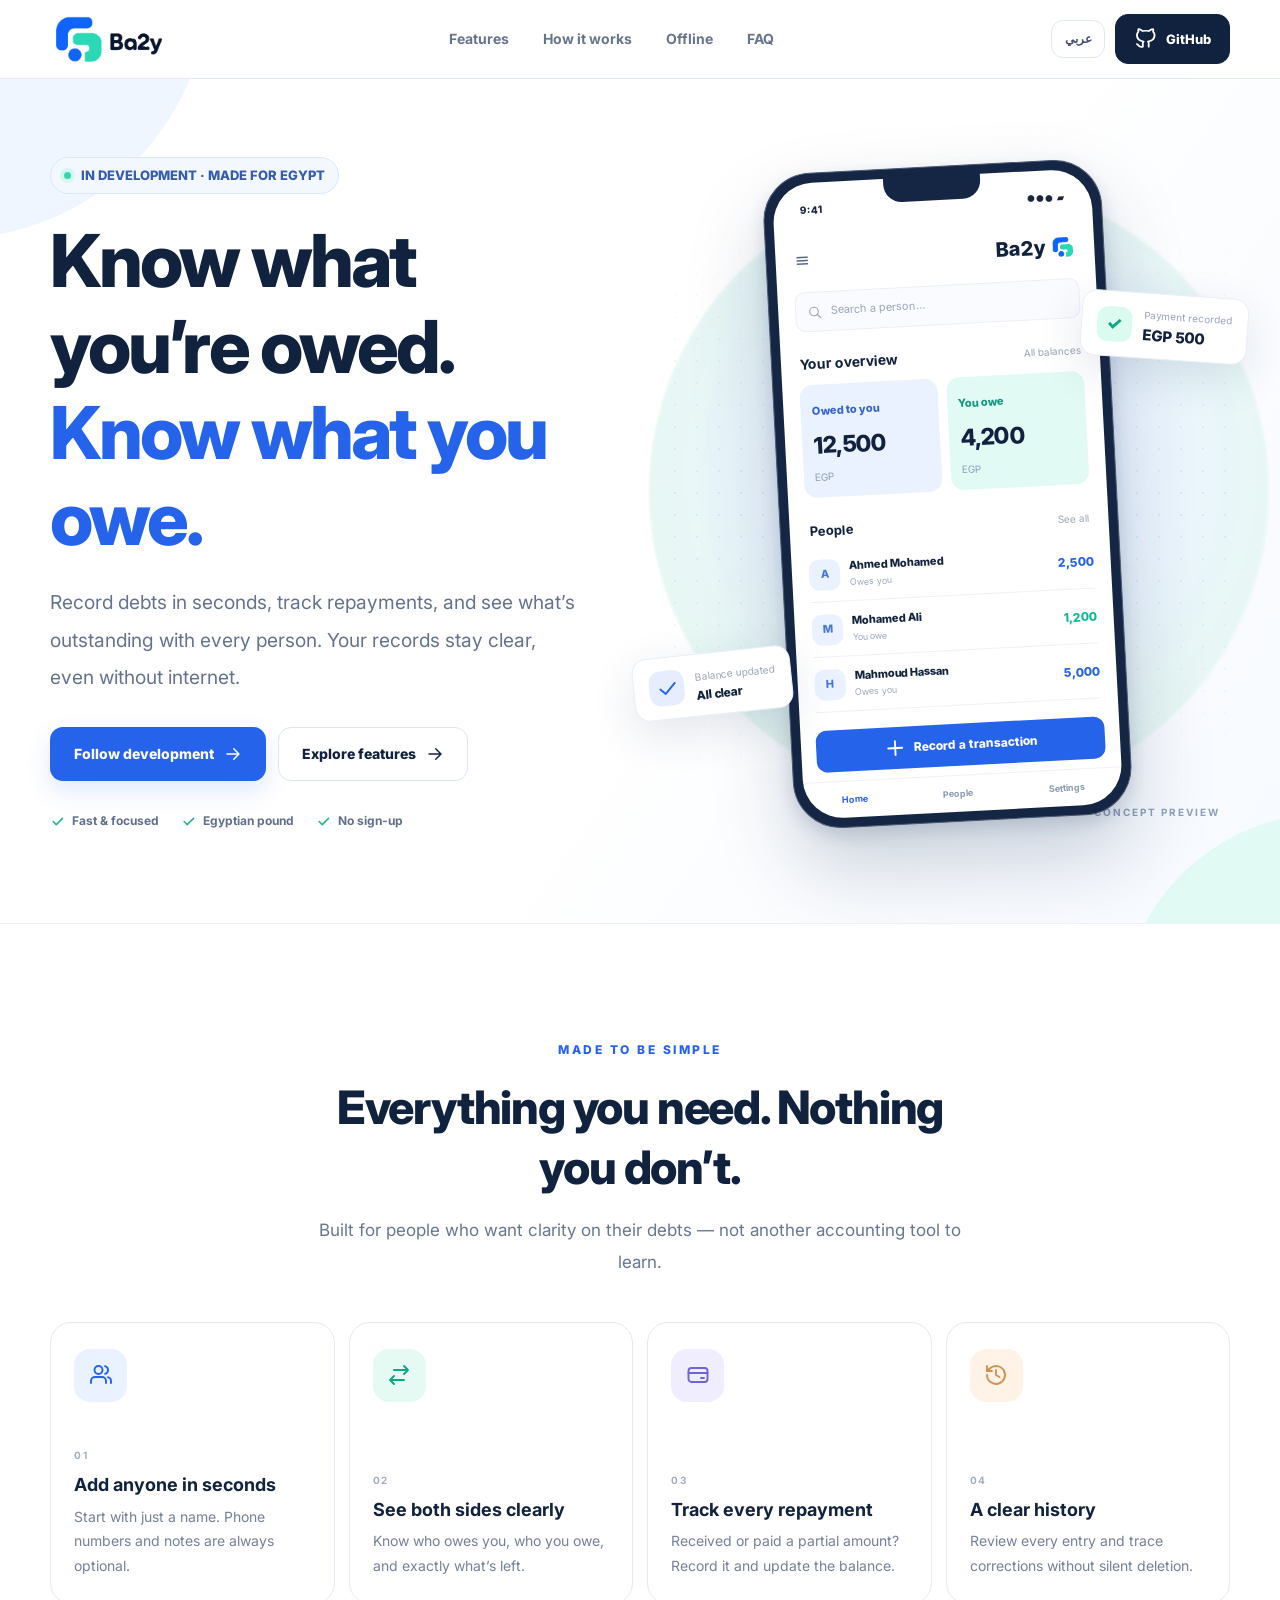
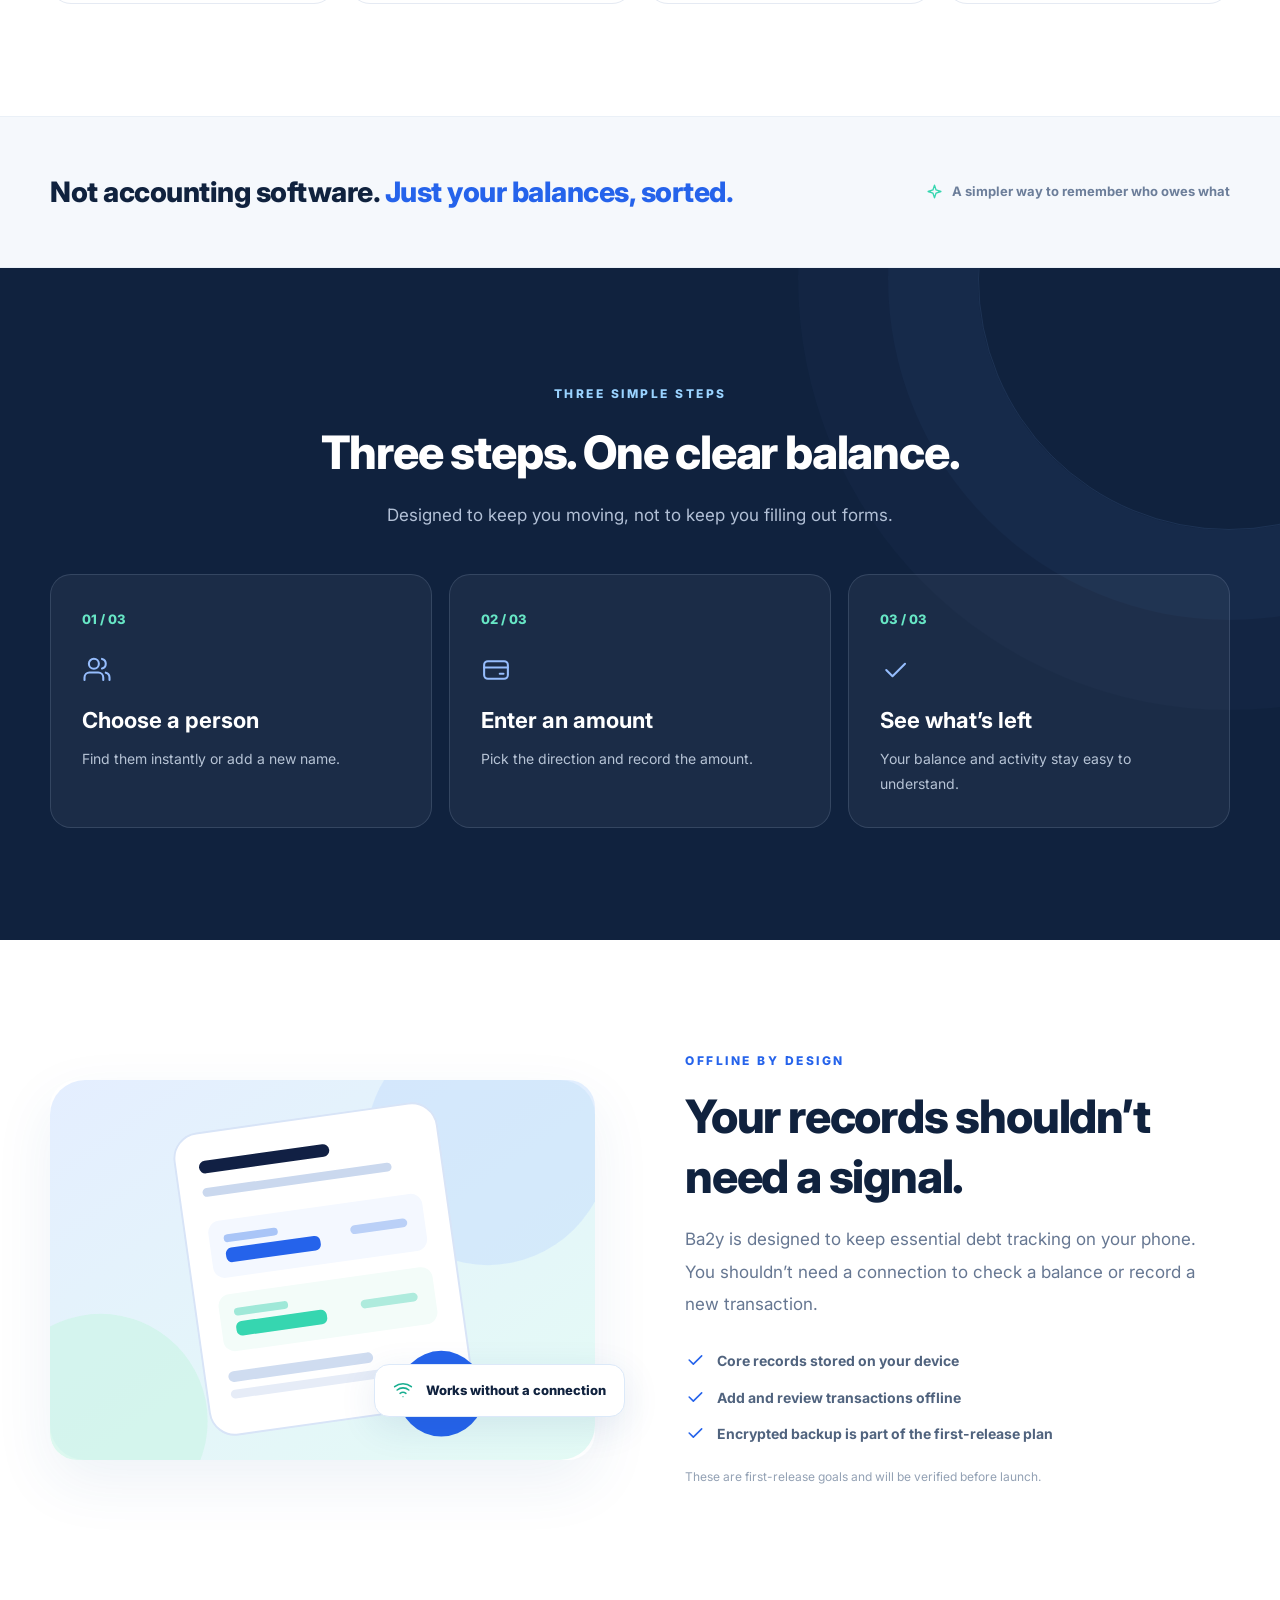
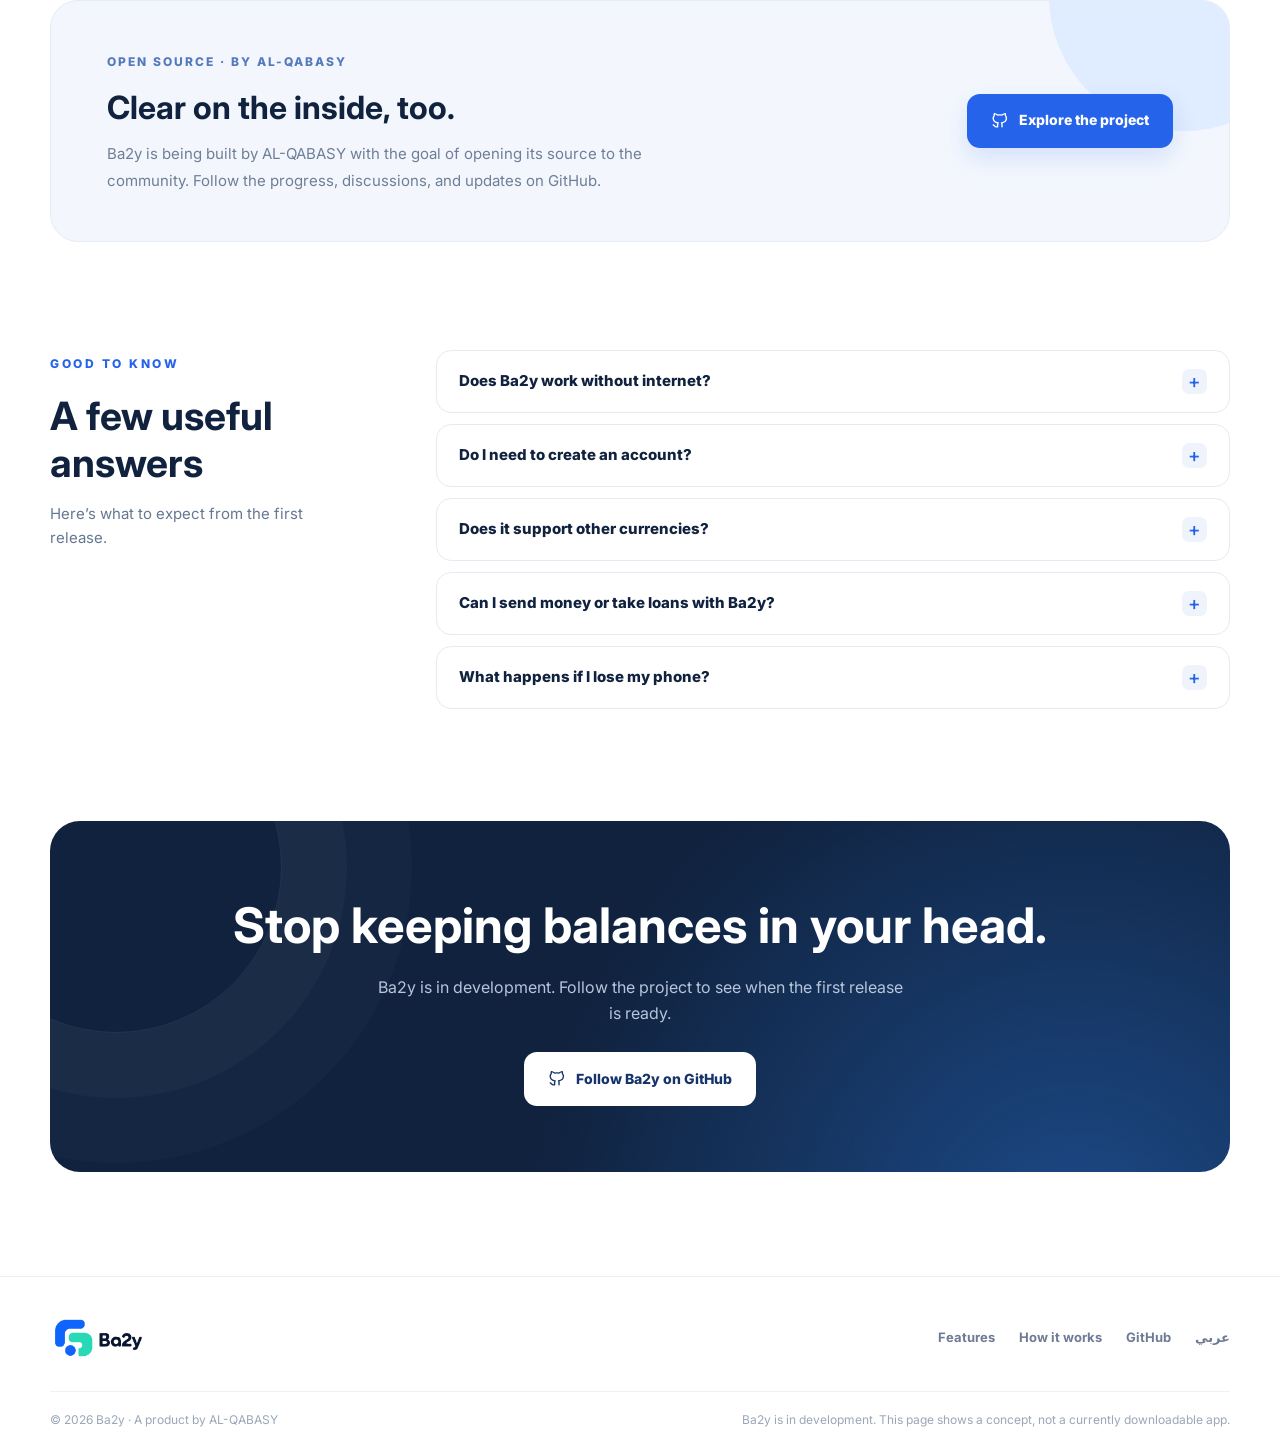
==== commit 00650385: "publish to github pages" ====
--- a/en/index.html
+++ b/en/index.html
@@ -7,7 +7,7 @@
 <meta name="twitter:card" content="summary_large_image">
 <meta name="twitter:title" content="Ba2y | Know what you’re owed. Know what you owe."><meta name="twitter:description" content="Ba2y is an Egyptian Arabic-first, offline-first debt tracker. Record people, debts, repayments, and outstanding balances. Simple, focused, and made for Egypt.">
 <!-- When the custom domain is registered: add canonical, absolute og:image and twitter:image URLs pointing to assets/og-image.png. -->
-<link rel="icon" href="../assets/favicon.svg" type="image/svg+xml"><link rel="icon" href="../assets/favicon-32.png" sizes="32x32" type="image/png"><link rel="apple-touch-icon" href="../assets/apple-touch-icon.png">
+<link rel="icon" href="../assets/favicon.svg" type="image/svg+xml"><link rel="icon" href="../assets/favicon-32.png" sizes="32x32" type="image/png"><link rel="icon" href="../assets/favicon.ico" sizes="any" type="image/x-icon"><link rel="apple-touch-icon" href="../assets/apple-touch-icon.png">
 <link rel="alternate" hreflang="ar-EG" href="../" data-needs-domain="true"><link rel="alternate" hreflang="en" href="./" data-needs-domain="true">
 <link rel="preconnect" href="https://fonts.googleapis.com"><link rel="preconnect" href="https://fonts.gstatic.com" crossorigin>
 <link href="https://fonts.googleapis.com/css2?family=Inter:wght@400;500;600;700;800&family=Tajawal:wght@400;500;600;700;800&display=swap" rel="stylesheet">
@@ -15,7 +15,7 @@
 <title>Ba2y | Know what you’re owed. Know what you owe.</title></head><body dir="ltr">
 <a class="skip" href="#main">Skip to content</a>
 <header class="site-header"><div class="container nav-wrap">
-<a href="index.html" class="brand" aria-label="Ba2y"><img class="brand-mark" src="../assets/brand-symbol.svg" width="43" height="43" alt=""><span class="brand-text"><span class="brand-name">Ba2y</span><span class="brand-roman">باقي</span></span></a>
+<a href="index.html" class="brand" aria-label="Ba2y"><img class="brand-logo" src="../assets/logo-en.png" width="122" height="60" alt=""></a>
 <nav class="main-nav" aria-label="Main navigation"><a href="#features">Features</a><a href="#how">How it works</a><a href="#offline">Offline</a><a href="#faq">FAQ</a></nav>
 <div class="nav-actions"><a class="lang-switch" href="../" hreflang="ar" lang="ar" aria-label="Switch to Arabic">عربي</a><a class="nav-link-button" href="https://github.com/b42y" target="_blank" rel="noopener noreferrer"><svg xmlns="http://www.w3.org/2000/svg" width="24" height="24" viewBox="0 0 24 24" fill="none" stroke="currentColor" stroke-width="1.9" stroke-linecap="round" stroke-linejoin="round" class="" aria-hidden="true"><path d="M9 19c-4.3 1.4-4.3-2.5-6-3m12 3v-3.5a3.1 3.1 0 0 0-.8-2.4c3.3-.4 6.8-1.6 6.8-7.3A5.7 5.7 0 0 0 19.5 2a5.1 5.1 0 0 0-.1-3S18.2-1.4 15 1.2a13.8 13.8 0 0 0-6 0C5.8-1.4 4.6-1 4.6-1a5.1 5.1 0 0 0-.1 3A5.7 5.7 0 0 0 3 5.8c0 5.7 3.5 6.9 6.8 7.3A3.1 3.1 0 0 0 9 15.5V19" transform="translate(0 3) scale(.98 .88)"/></svg> GitHub</a><button class="menu-button" id="menuBtn" aria-expanded="false" aria-controls="mobileMenu" aria-label="Open menu"><svg xmlns="http://www.w3.org/2000/svg" width="24" height="24" viewBox="0 0 24 24" fill="none" stroke="currentColor" stroke-width="1.9" stroke-linecap="round" stroke-linejoin="round" class="" aria-hidden="true"><path d="M4 7h16M4 12h16M4 17h16"/></svg></button></div>
 </div><nav class="mobile-menu" id="mobileMenu" aria-label="Mobile navigation"><a href="#features">Features</a><a href="#how">How it works</a><a href="#offline">Offline</a><a href="#faq">FAQ</a><a href="https://github.com/b42y" target="_blank" rel="noopener noreferrer">GitHub</a></nav></header>
@@ -24,7 +24,7 @@
 <div class="hero-actions"><a class="button button-primary" href="https://github.com/b42y" target="_blank" rel="noopener noreferrer">Follow development <svg xmlns="http://www.w3.org/2000/svg" width="24" height="24" viewBox="0 0 24 24" fill="none" stroke="currentColor" stroke-width="1.9" stroke-linecap="round" stroke-linejoin="round" class="" aria-hidden="true"><path d="M4 12h16m-7-7 7 7-7 7"/></svg></a><a class="button button-outline" href="#features">Explore features <svg xmlns="http://www.w3.org/2000/svg" width="24" height="24" viewBox="0 0 24 24" fill="none" stroke="currentColor" stroke-width="1.9" stroke-linecap="round" stroke-linejoin="round" class="" aria-hidden="true"><path d="M4 12h16m-7-7 7 7-7 7"/></svg></a></div><div class="hero-highlights"><span><svg xmlns="http://www.w3.org/2000/svg" width="24" height="24" viewBox="0 0 24 24" fill="none" stroke="currentColor" stroke-width="1.9" stroke-linecap="round" stroke-linejoin="round" class="" aria-hidden="true"><path d="m5 12 5 5L20 7"/></svg>Fast &amp; focused</span><span><svg xmlns="http://www.w3.org/2000/svg" width="24" height="24" viewBox="0 0 24 24" fill="none" stroke="currentColor" stroke-width="1.9" stroke-linecap="round" stroke-linejoin="round" class="" aria-hidden="true"><path d="m5 12 5 5L20 7"/></svg>Egyptian pound</span><span><svg xmlns="http://www.w3.org/2000/svg" width="24" height="24" viewBox="0 0 24 24" fill="none" stroke="currentColor" stroke-width="1.9" stroke-linecap="round" stroke-linejoin="round" class="" aria-hidden="true"><path d="m5 12 5 5L20 7"/></svg>No sign-up</span></div></div>
 <div class="hero-aside"><div class="hero-halo"></div><div class="hero-grid-decoration"></div>
 <div class="phone" role="img" aria-label="Concept preview of the Ba2y mobile application"><div class="phone-notch"></div><div class="phone-inner"><div class="phone-status"><span>9:41</span><span class="phone-status-conn">●●● ▰</span></div>
-<div class="phone-brand-row"><span class="phone-muted-icon">≡</span><div class="phone-brand-side"><strong>Ba2y</strong><img src="../assets/brand-symbol.svg" alt=""></div></div>
+<div class="phone-brand-row"><span class="phone-muted-icon">≡</span><div class="phone-brand-side"><strong>Ba2y</strong><img src="../assets/brand-symbol.png" alt=""></div></div>
 <div class="phone-search"><svg xmlns="http://www.w3.org/2000/svg" width="24" height="24" viewBox="0 0 24 24" fill="none" stroke="currentColor" stroke-width="1.9" stroke-linecap="round" stroke-linejoin="round" class="" aria-hidden="true"><circle cx="10.8" cy="10.8" r="6.8"/><path d="m16 16 5 5"/></svg>Search a person…</div><div class="phone-overview-title"><strong>Your overview</strong><small>All balances</small></div>
 <div class="phone-totals"><div class="phone-total"><span class="phone-total-label">Owed to you</span><strong dir="ltr">12,500</strong><small>EGP</small></div><div class="phone-total mint"><span class="phone-total-label">You owe</span><strong dir="ltr">4,200</strong><small>EGP</small></div></div>
 <div class="phone-people-head"><strong>People</strong><span>See all</span></div><div class="phone-person"><span class="phone-avatar">A</span><div><div class="phone-person-name">Ahmed Mohamed</div><div class="phone-person-status">Owes you</div></div><span class="phone-person-amount " dir="ltr">2,500</span></div><div class="phone-person"><span class="phone-avatar">M</span><div><div class="phone-person-name">Mohamed Ali</div><div class="phone-person-status">You owe</div></div><span class="phone-person-amount mint" dir="ltr">1,200</span></div><div class="phone-person"><span class="phone-avatar">H</span><div><div class="phone-person-name">Mahmoud Hassan</div><div class="phone-person-status">Owes you</div></div><span class="phone-person-amount " dir="ltr">5,000</span></div><div class="phone-action"><svg xmlns="http://www.w3.org/2000/svg" width="24" height="24" viewBox="0 0 24 24" fill="none" stroke="currentColor" stroke-width="1.9" stroke-linecap="round" stroke-linejoin="round" class="" aria-hidden="true"><path d="M12 5v14M5 12h14"/></svg>Record a transaction</div><div class="phone-tabs"><span class="active">Home</span><span>People</span><span>Settings</span></div>
@@ -37,5 +37,5 @@
 <section class="section faq" id="faq"><div class="container faq-layout"><div class="faq-heading"><span class="overline">GOOD TO KNOW</span><h2>A few useful answers</h2><p>Here’s what to expect from the first release.</p></div><div class="faq-list"><details><summary>Does Ba2y work without internet?</summary><p>Core workflows are designed to work locally without an internet connection. That is a first-release requirement.</p></details><details><summary>Do I need to create an account?</summary><p>No. The first release is being designed with no mandatory registration, and name-only party creation.</p></details><details><summary>Does it support other currencies?</summary><p>The first release is focused on the Egyptian pound (EGP), with an Egyptian Arabic-first experience.</p></details><details><summary>Can I send money or take loans with Ba2y?</summary><p>No. Ba2y is for tracking and recording debts and repayments. It is not a bank, lender, or money transfer service.</p></details><details><summary>What happens if I lose my phone?</summary><p>Local-only records may be lost with your device. That’s why encrypted backup and restore are part of the first-release plan.</p></details></div></div></section>
 <section class="closing"><div class="container"><div class="closing-panel"><h2>Stop keeping balances in your head.</h2><p>Ba2y is in development. Follow the project to see when the first release is ready.</p><a class="button" href="https://github.com/b42y" target="_blank" rel="noopener noreferrer"><svg xmlns="http://www.w3.org/2000/svg" width="24" height="24" viewBox="0 0 24 24" fill="none" stroke="currentColor" stroke-width="1.9" stroke-linecap="round" stroke-linejoin="round" class="" aria-hidden="true"><path d="M9 19c-4.3 1.4-4.3-2.5-6-3m12 3v-3.5a3.1 3.1 0 0 0-.8-2.4c3.3-.4 6.8-1.6 6.8-7.3A5.7 5.7 0 0 0 19.5 2a5.1 5.1 0 0 0-.1-3S18.2-1.4 15 1.2a13.8 13.8 0 0 0-6 0C5.8-1.4 4.6-1 4.6-1a5.1 5.1 0 0 0-.1 3A5.7 5.7 0 0 0 3 5.8c0 5.7 3.5 6.9 6.8 7.3A3.1 3.1 0 0 0 9 15.5V19" transform="translate(0 3) scale(.98 .88)"/></svg>Follow Ba2y on GitHub</a></div></div></section>
 </main>
-<footer class="footer"><div class="container"><div class="footer-top"><a href="index.html" class="brand"><img class="brand-mark" src="../assets/brand-symbol.svg" width="33" height="33" alt=""><span class="brand-text"><span class="brand-name">Ba2y</span><span class="brand-roman">باقي</span></span></a><nav class="footer-links" aria-label="Footer"><a href="#features">Features</a><a href="#how">How it works</a><a href="https://github.com/b42y" target="_blank" rel="noopener noreferrer">GitHub</a><a href="../" hreflang="ar">عربي</a></nav></div><div class="footer-bottom"><span>© <span id="year">2026</span> Ba2y · A product by AL-QABASY</span><span>Ba2y is in development. This page shows a concept, not a currently downloadable app.</span></div></div></footer>
+<footer class="footer"><div class="container"><div class="footer-top"><a href="index.html" class="brand" aria-label="Ba2y"><img class="brand-logo" src="../assets/logo-en.png" width="122" height="60" alt=""></a><nav class="footer-links" aria-label="Footer"><a href="#features">Features</a><a href="#how">How it works</a><a href="https://github.com/b42y" target="_blank" rel="noopener noreferrer">GitHub</a><a href="../" hreflang="ar">عربي</a></nav></div><div class="footer-bottom"><span>© <span id="year">2026</span> Ba2y · A product by AL-QABASY</span><span>Ba2y is in development. This page shows a concept, not a currently downloadable app.</span></div></div></footer>
 <script src="../app.js" defer></script></body></html>
--- a/styles.css
+++ b/styles.css
@@ -29,3 +29,5 @@
 @media(max-width:820px){.container{width:min(var(--container),calc(100% - 40px))}.nav-wrap{min-height:70px}.site-header{min-height:70px}.main-nav,.nav-link-button{display:none}.menu-button{display:flex}.mobile-menu.is-open{display:grid;padding:12px 20px 20px;gap:5px;border-top:1px solid #eef2f7;background:white}.mobile-menu a{display:block;padding:12px 10px;border-radius:10px;font-weight:800;font-size:14px;color:#54657e}.mobile-menu a:hover{background:#f3f7fe}.hero{padding:63px 0 70px}.hero-inner{grid-template-columns:1fr;text-align:center;gap:32px}.hero h1{margin-inline:auto;font-size:clamp(49px,8vw,72px)}.hero-description{margin-inline:auto}.hero-actions,.hero-highlights{justify-content:center}.hero-aside{min-height:600px}.hero-halo{width:min(94vw,520px)}.phone{transform:rotate(-2deg) scale(.95)}.phone:hover{transform:rotate(-1deg) scale(.95)}.section{padding:86px 0}.statement-row{flex-wrap:wrap;justify-content:center;text-align:center}.faq-layout{grid-template-columns:1fr;gap:25px}.faq-heading{text-align:center}.offline-grid{grid-template-columns:1fr;gap:45px}.offline-art{max-width:570px;width:100%;margin-inline:auto}.offline-grid .two-column-copy{max-width:690px;margin-inline:auto;text-align:center}.offline-grid .checks{max-width:480px;margin-inline:auto;text-align:start}.oss-panel{grid-template-columns:1fr;padding:38px;text-align:center}.oss-panel .oss-action{justify-self:center}.steps{grid-template-columns:1fr}.step{min-height:0}.closing{padding:0 0 86px}}
 @media(max-width:560px){.container{width:calc(100% - 32px)}.nav-wrap{gap:10px}.brand-name{font-size:22px}.brand-mark{width:37px;height:37px}.brand-roman{font-size:9px}.hero{padding:46px 0 54px}.hero h1{font-size:clamp(43px,11vw,58px);letter-spacing:-1.6px;margin-top:20px}.hero-description{font-size:16px;line-height:1.9}.hero-actions{gap:10px}.hero-actions .button{font-size:13px;padding:12px 14px;min-height:49px;flex:1}.hero-highlights{gap:10px 18px;font-size:11px;margin-top:23px}.hero-aside{min-height:558px;margin:3px -5px -20px}.phone{transform:rotate(-2deg) scale(.84)}.phone:hover{transform:rotate(-1deg) scale(.84)}.float-card{padding:10px 11px}.float-card.payment{top:122px;inset-inline-end:0;transform:rotate(6deg) scale(.85);transform-origin:top right}.float-card.sync{bottom:65px;inset-inline-start:-3px;transform:rotate(-5deg) scale(.85);transform-origin:bottom left}.hero-halo{width:430px;max-width:110vw}.preview-label{font-size:8px}.section{padding:75px 0}.section-header{margin-bottom:30px}.section-header h2{font-size:34px}.section-header p{font-size:15px}.features-grid{grid-template-columns:1fr;gap:12px}.feature-card{padding:24px;min-height:210px}.feature-index{padding-top:22px}.feature-card h3{margin-top:10px}.statement{padding:37px 0}.statement-text{font-size:21px}.step{padding:26px}.two-column-copy h2{font-size:34px}.offline-bubble{bottom:20px;inset-inline-end:-2px;padding:10px 12px;font-size:11px}.oss{padding-bottom:77px}.oss-panel{padding:34px 22px;border-radius:23px}.oss-panel h2{font-size:28px}.oss-panel p{font-size:14px}.faq-heading h2{font-size:33px}.faq-list details{padding:17px 16px}.faq-list summary{font-size:14px}.closing{padding-bottom:70px}.closing-panel{min-height:0;padding:52px 20px;border-radius:24px}.footer-top,.footer-bottom{align-items:flex-start;flex-direction:column}.footer-links{gap:13px 19px}.footer-bottom{margin-top:22px}}
 @media(prefers-reduced-motion:reduce){html{scroll-behavior:auto}*,*::before,*::after{transition-duration:.01ms!important;animation-duration:.01ms!important}}
+
+.brand-logo{display:block;width:122px;height:auto}.footer .brand-logo{width:100px}@media(max-width:560px){.brand-logo{width:104px}.footer .brand-logo{width:95px}}
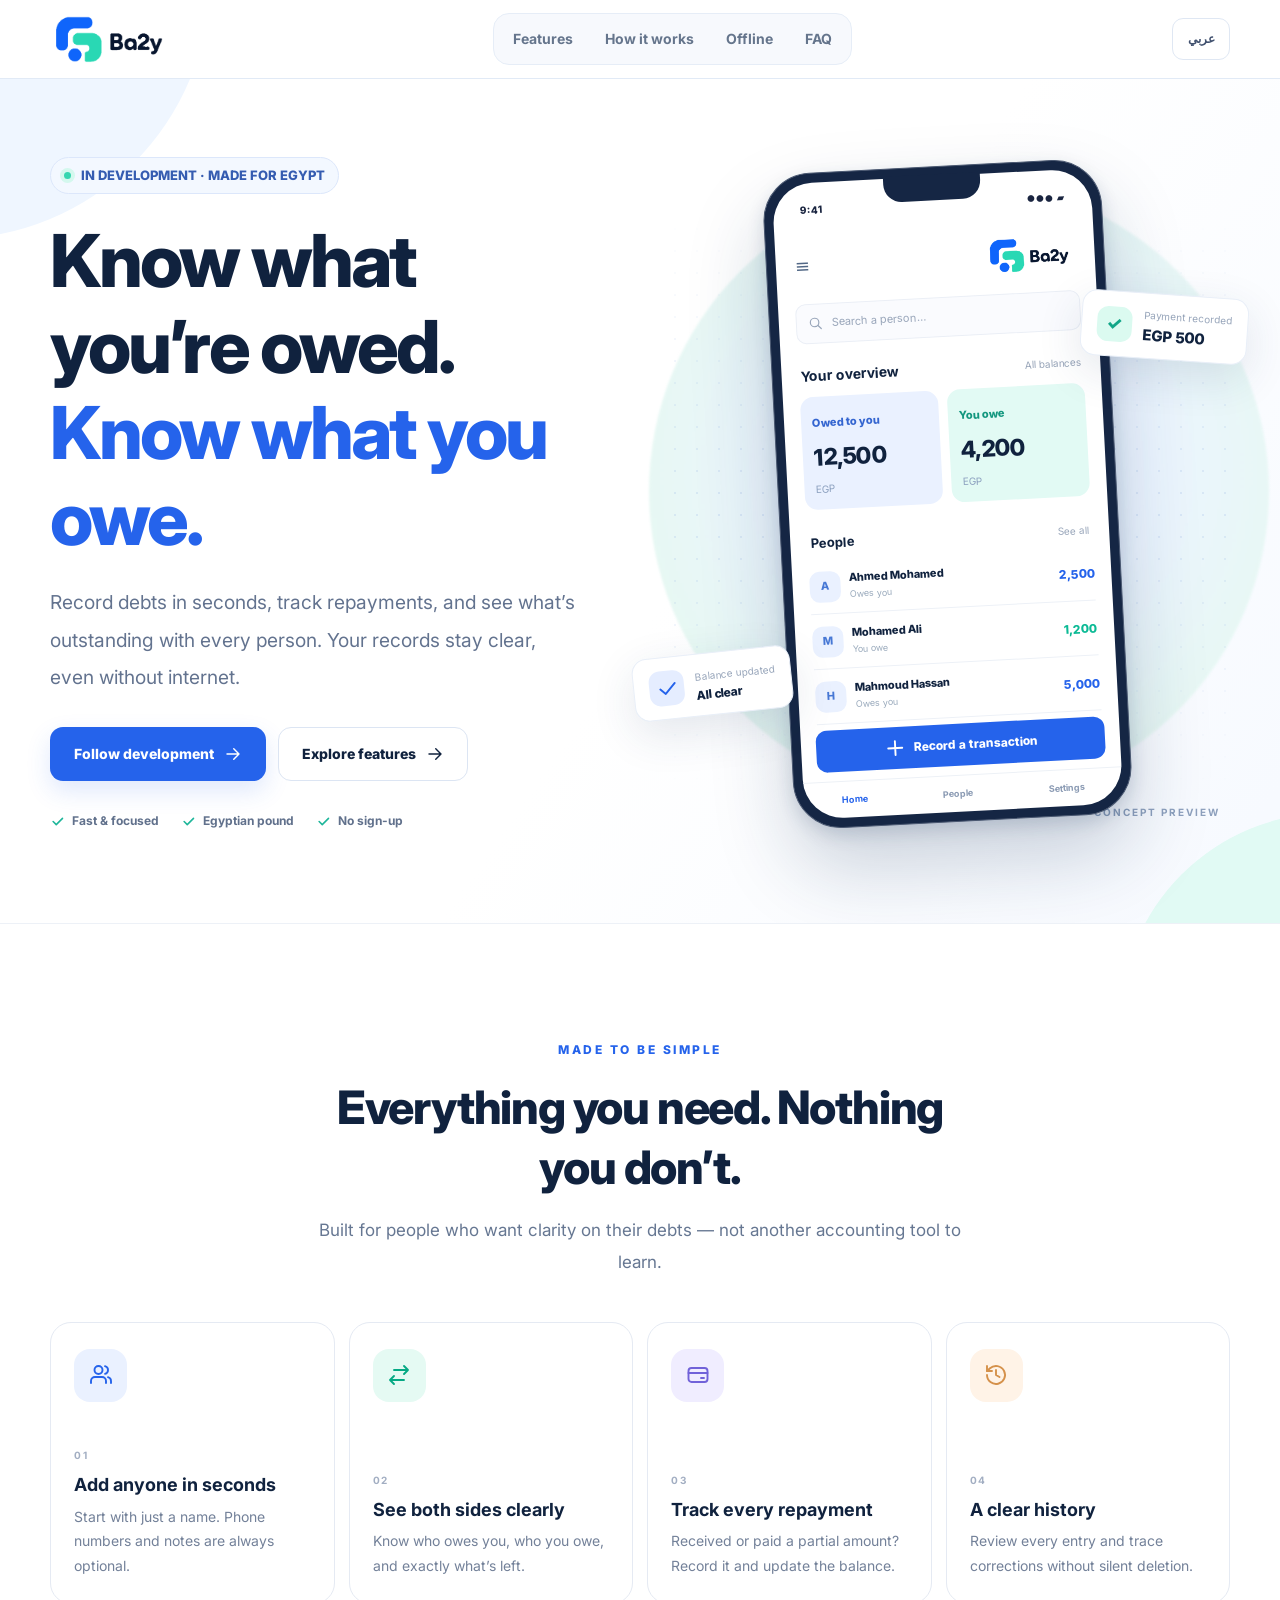
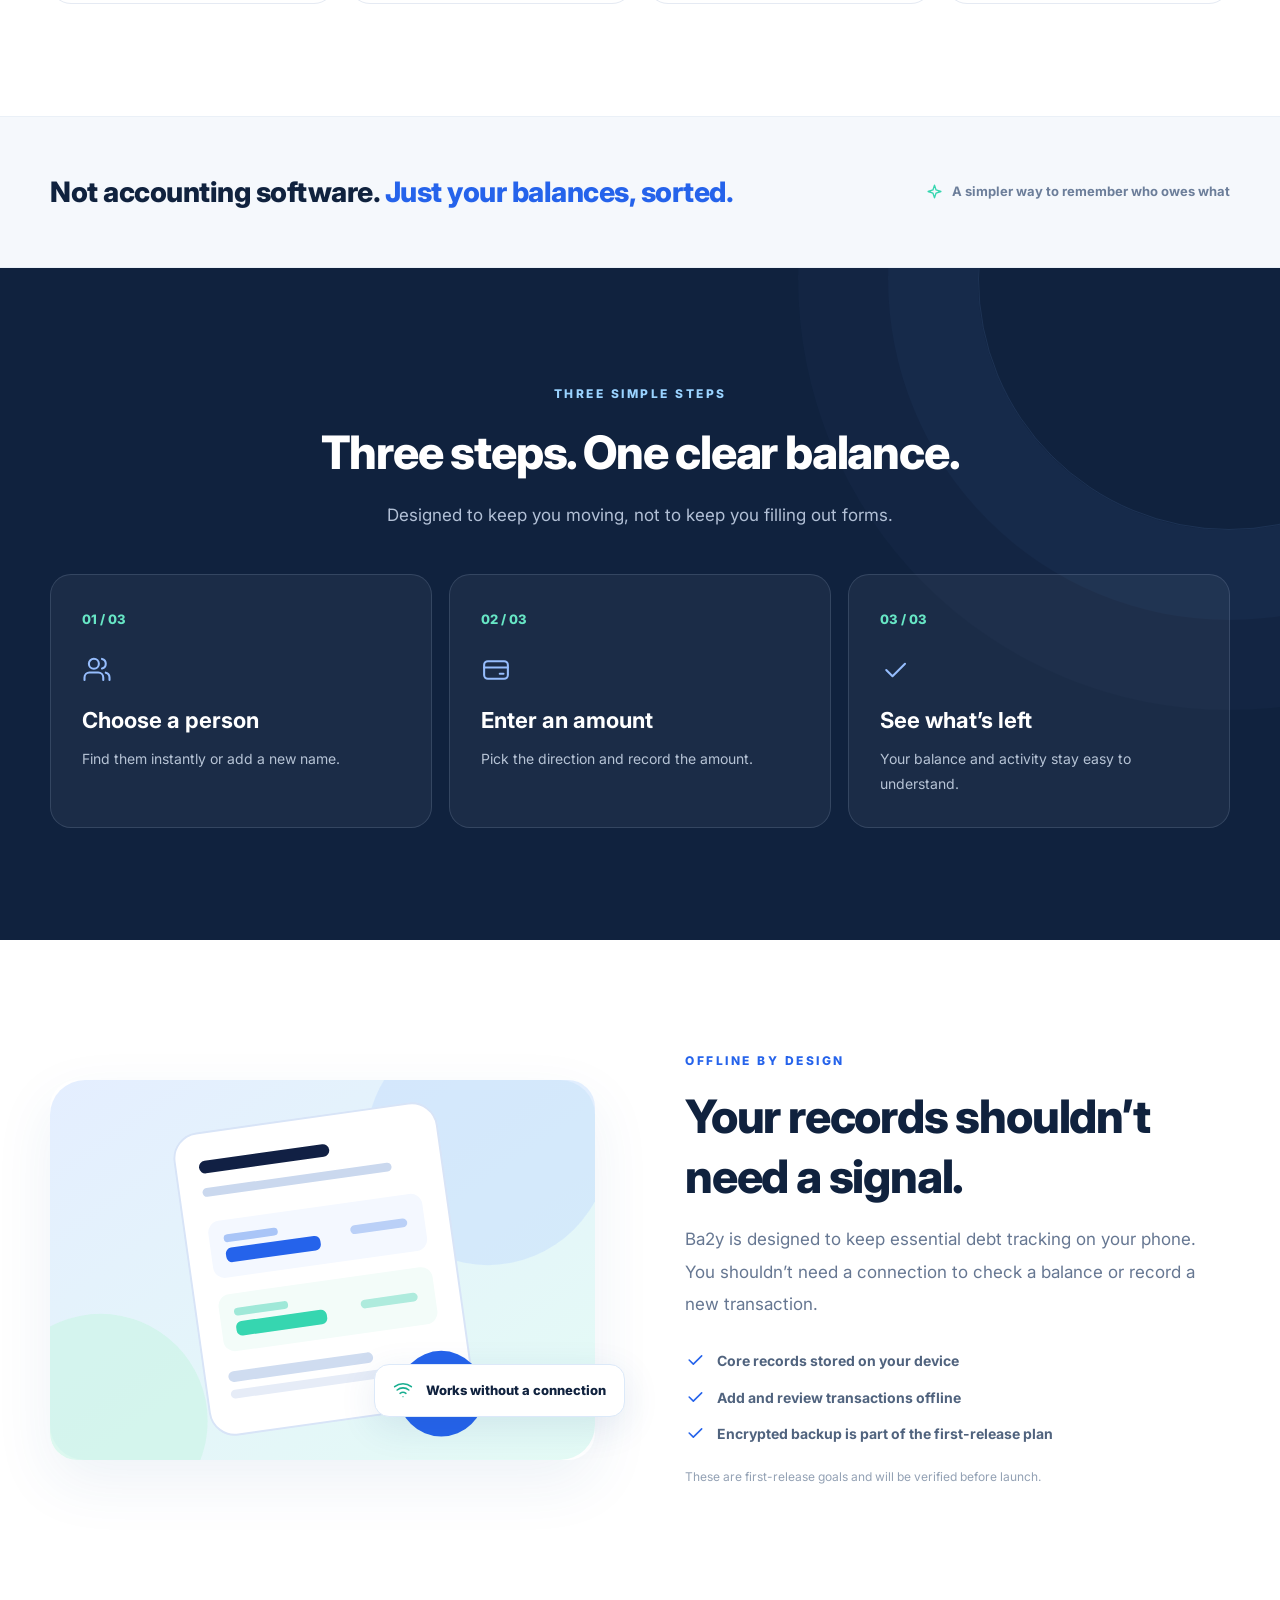
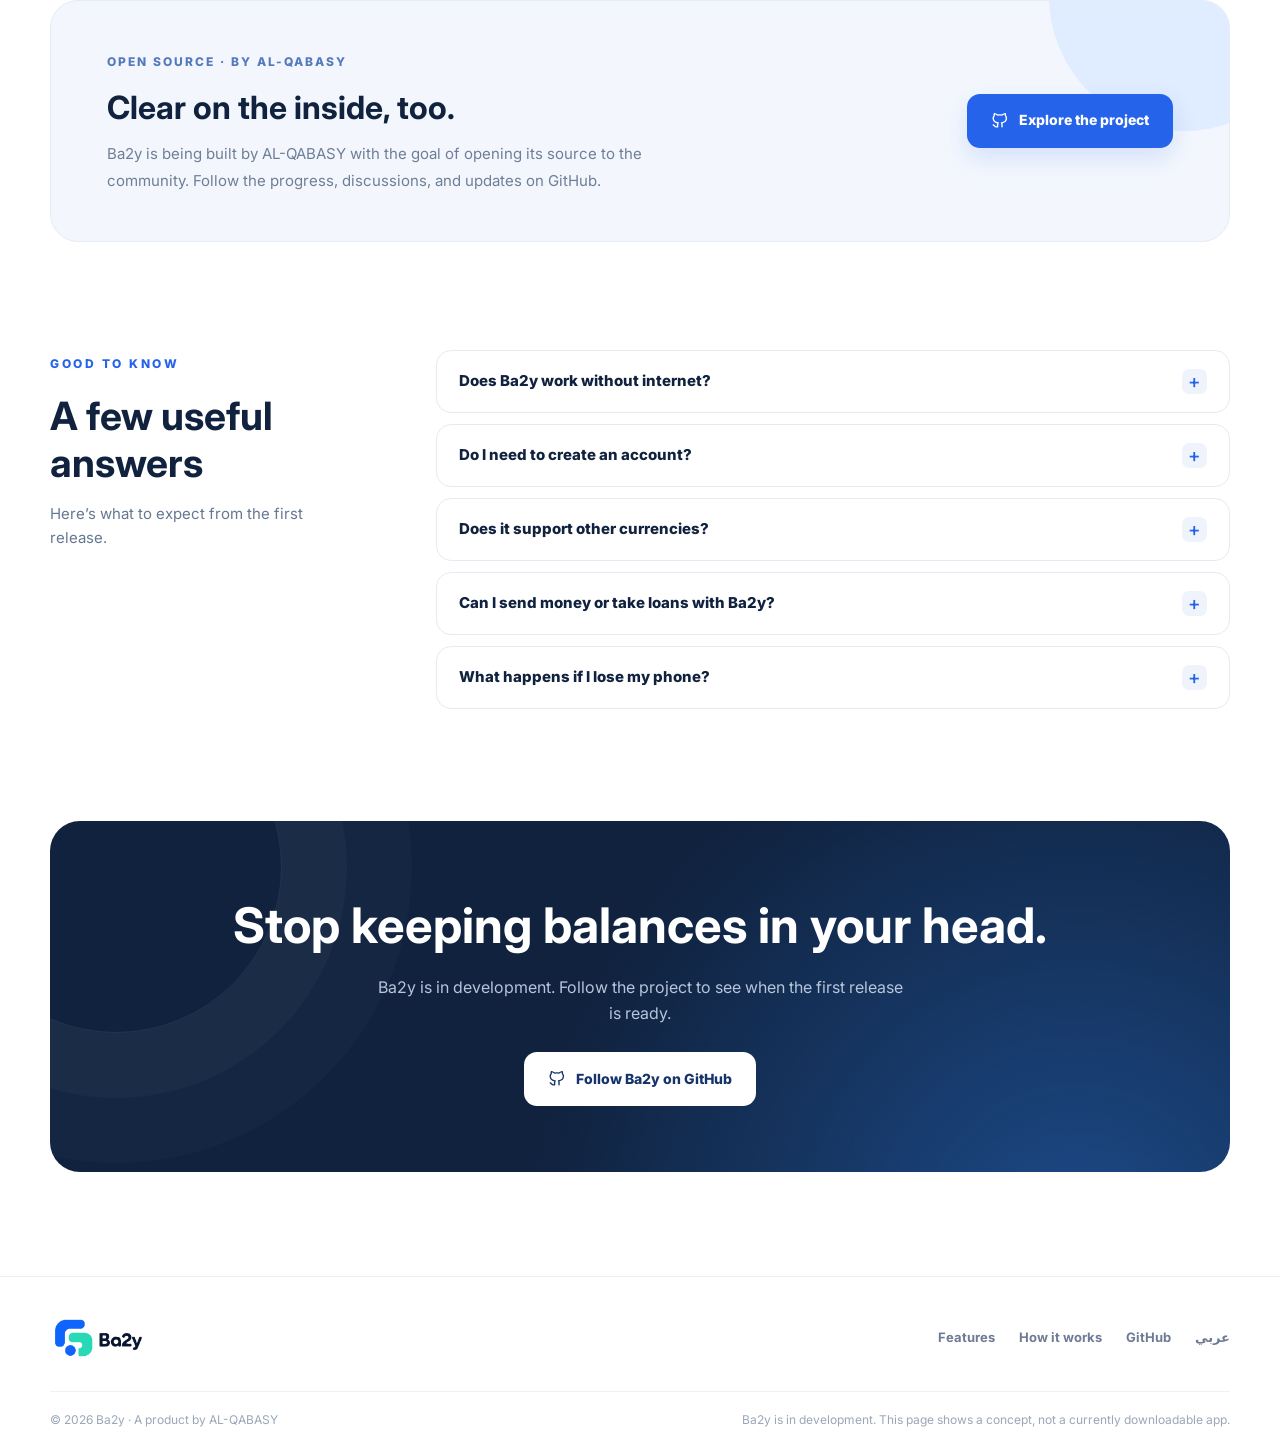
==== commit e0456821: "enhanced seo, + responsiveness" ====
--- a/en/index.html
+++ b/en/index.html
@@ -3,28 +3,28 @@
 <meta charset="utf-8"><meta name="viewport" content="width=device-width, initial-scale=1">
 <meta name="theme-color" content="#ffffff"><meta name="color-scheme" content="light">
 <meta name="description" content="Ba2y is an Egyptian Arabic-first, offline-first debt tracker. Record people, debts, repayments, and outstanding balances. Simple, focused, and made for Egypt.">
-<meta property="og:type" content="website"><meta property="og:site_name" content="Ba2y · باقي"><meta property="og:title" content="Ba2y | Know what you’re owed. Know what you owe."><meta property="og:description" content="Ba2y is an Egyptian Arabic-first, offline-first debt tracker. Record people, debts, repayments, and outstanding balances. Simple, focused, and made for Egypt.">
+<link rel="canonical" href="https://b42y.github.io/b42y-land/en/">
+<link rel="alternate" hreflang="ar-EG" href="https://b42y.github.io/b42y-land/"><link rel="alternate" hreflang="en" href="https://b42y.github.io/b42y-land/en/"><link rel="alternate" hreflang="x-default" href="https://b42y.github.io/b42y-land/">
+<meta property="og:type" content="website"><meta property="og:locale" content="en_US"><meta property="og:locale:alternate" content="ar_EG"><meta property="og:site_name" content="Ba2y · باقي"><meta property="og:title" content="Ba2y | Know what you’re owed. Know what you owe."><meta property="og:description" content="Ba2y is an Egyptian Arabic-first, offline-first debt tracker. Record people, debts, repayments, and outstanding balances. Simple, focused, and made for Egypt."><meta property="og:url" content="https://b42y.github.io/b42y-land/en/"><meta property="og:image" content="https://b42y.github.io/b42y-land/assets/og-image.png"><meta property="og:image:width" content="1731"><meta property="og:image:height" content="909"><meta property="og:image:alt" content="Ba2y logo and debt tracker preview">
 <meta name="twitter:card" content="summary_large_image">
-<meta name="twitter:title" content="Ba2y | Know what you’re owed. Know what you owe."><meta name="twitter:description" content="Ba2y is an Egyptian Arabic-first, offline-first debt tracker. Record people, debts, repayments, and outstanding balances. Simple, focused, and made for Egypt.">
-<!-- When the custom domain is registered: add canonical, absolute og:image and twitter:image URLs pointing to assets/og-image.png. -->
+<meta name="twitter:title" content="Ba2y | Know what you’re owed. Know what you owe."><meta name="twitter:description" content="Ba2y is an Egyptian Arabic-first, offline-first debt tracker. Record people, debts, repayments, and outstanding balances. Simple, focused, and made for Egypt."><meta name="twitter:image" content="https://b42y.github.io/b42y-land/assets/og-image.png"><meta name="twitter:image:alt" content="Ba2y logo and debt tracker preview">
 <link rel="icon" href="../assets/favicon.svg" type="image/svg+xml"><link rel="icon" href="../assets/favicon-32.png" sizes="32x32" type="image/png"><link rel="icon" href="../assets/favicon.ico" sizes="any" type="image/x-icon"><link rel="apple-touch-icon" href="../assets/apple-touch-icon.png">
-<link rel="alternate" hreflang="ar-EG" href="../" data-needs-domain="true"><link rel="alternate" hreflang="en" href="./" data-needs-domain="true">
 <link rel="preconnect" href="https://fonts.googleapis.com"><link rel="preconnect" href="https://fonts.gstatic.com" crossorigin>
 <link href="https://fonts.googleapis.com/css2?family=Inter:wght@400;500;600;700;800&family=Tajawal:wght@400;500;600;700;800&display=swap" rel="stylesheet">
 <link rel="stylesheet" href="../styles.css">
 <title>Ba2y | Know what you’re owed. Know what you owe.</title></head><body dir="ltr">
 <a class="skip" href="#main">Skip to content</a>
 <header class="site-header"><div class="container nav-wrap">
-<a href="index.html" class="brand" aria-label="Ba2y"><img class="brand-logo" src="../assets/logo-en.png" width="122" height="60" alt=""></a>
+<a href="./" class="brand" aria-label="Ba2y home"><img class="brand-logo" src="../assets/logo-en.png" width="122" height="60" alt=""></a>
 <nav class="main-nav" aria-label="Main navigation"><a href="#features">Features</a><a href="#how">How it works</a><a href="#offline">Offline</a><a href="#faq">FAQ</a></nav>
-<div class="nav-actions"><a class="lang-switch" href="../" hreflang="ar" lang="ar" aria-label="Switch to Arabic">عربي</a><a class="nav-link-button" href="https://github.com/b42y" target="_blank" rel="noopener noreferrer"><svg xmlns="http://www.w3.org/2000/svg" width="24" height="24" viewBox="0 0 24 24" fill="none" stroke="currentColor" stroke-width="1.9" stroke-linecap="round" stroke-linejoin="round" class="" aria-hidden="true"><path d="M9 19c-4.3 1.4-4.3-2.5-6-3m12 3v-3.5a3.1 3.1 0 0 0-.8-2.4c3.3-.4 6.8-1.6 6.8-7.3A5.7 5.7 0 0 0 19.5 2a5.1 5.1 0 0 0-.1-3S18.2-1.4 15 1.2a13.8 13.8 0 0 0-6 0C5.8-1.4 4.6-1 4.6-1a5.1 5.1 0 0 0-.1 3A5.7 5.7 0 0 0 3 5.8c0 5.7 3.5 6.9 6.8 7.3A3.1 3.1 0 0 0 9 15.5V19" transform="translate(0 3) scale(.98 .88)"/></svg> GitHub</a><button class="menu-button" id="menuBtn" aria-expanded="false" aria-controls="mobileMenu" aria-label="Open menu"><svg xmlns="http://www.w3.org/2000/svg" width="24" height="24" viewBox="0 0 24 24" fill="none" stroke="currentColor" stroke-width="1.9" stroke-linecap="round" stroke-linejoin="round" class="" aria-hidden="true"><path d="M4 7h16M4 12h16M4 17h16"/></svg></button></div>
-</div><nav class="mobile-menu" id="mobileMenu" aria-label="Mobile navigation"><a href="#features">Features</a><a href="#how">How it works</a><a href="#offline">Offline</a><a href="#faq">FAQ</a><a href="https://github.com/b42y" target="_blank" rel="noopener noreferrer">GitHub</a></nav></header>
+<div class="nav-actions"><a class="lang-switch" href="../" hreflang="ar" lang="ar" aria-label="Switch to Arabic">عربي</a><button class="menu-button" id="menuBtn" aria-expanded="false" aria-controls="mobileMenu" aria-label="Open menu"><svg xmlns="http://www.w3.org/2000/svg" width="24" height="24" viewBox="0 0 24 24" fill="none" stroke="currentColor" stroke-width="1.9" stroke-linecap="round" stroke-linejoin="round" class="" aria-hidden="true"><path d="M4 7h16M4 12h16M4 17h16"/></svg></button></div>
+</div><nav class="mobile-menu" id="mobileMenu" aria-label="Mobile navigation"><a href="#features">Features</a><a href="#how">How it works</a><a href="#offline">Offline</a><a href="#faq">FAQ</a></nav></header>
 <main id="main">
 <section class="hero" id="top"><div class="container hero-inner"><div class="hero-copy"><span class="eyebrow"><span class="eyebrow-dot"></span>IN DEVELOPMENT · MADE FOR EGYPT</span><h1>Know what you’re owed.<span>Know what you owe.</span></h1><p class="hero-description">Record debts in seconds, track repayments, and see what’s outstanding with every person. Your records stay clear, even without internet.</p>
 <div class="hero-actions"><a class="button button-primary" href="https://github.com/b42y" target="_blank" rel="noopener noreferrer">Follow development <svg xmlns="http://www.w3.org/2000/svg" width="24" height="24" viewBox="0 0 24 24" fill="none" stroke="currentColor" stroke-width="1.9" stroke-linecap="round" stroke-linejoin="round" class="" aria-hidden="true"><path d="M4 12h16m-7-7 7 7-7 7"/></svg></a><a class="button button-outline" href="#features">Explore features <svg xmlns="http://www.w3.org/2000/svg" width="24" height="24" viewBox="0 0 24 24" fill="none" stroke="currentColor" stroke-width="1.9" stroke-linecap="round" stroke-linejoin="round" class="" aria-hidden="true"><path d="M4 12h16m-7-7 7 7-7 7"/></svg></a></div><div class="hero-highlights"><span><svg xmlns="http://www.w3.org/2000/svg" width="24" height="24" viewBox="0 0 24 24" fill="none" stroke="currentColor" stroke-width="1.9" stroke-linecap="round" stroke-linejoin="round" class="" aria-hidden="true"><path d="m5 12 5 5L20 7"/></svg>Fast &amp; focused</span><span><svg xmlns="http://www.w3.org/2000/svg" width="24" height="24" viewBox="0 0 24 24" fill="none" stroke="currentColor" stroke-width="1.9" stroke-linecap="round" stroke-linejoin="round" class="" aria-hidden="true"><path d="m5 12 5 5L20 7"/></svg>Egyptian pound</span><span><svg xmlns="http://www.w3.org/2000/svg" width="24" height="24" viewBox="0 0 24 24" fill="none" stroke="currentColor" stroke-width="1.9" stroke-linecap="round" stroke-linejoin="round" class="" aria-hidden="true"><path d="m5 12 5 5L20 7"/></svg>No sign-up</span></div></div>
 <div class="hero-aside"><div class="hero-halo"></div><div class="hero-grid-decoration"></div>
 <div class="phone" role="img" aria-label="Concept preview of the Ba2y mobile application"><div class="phone-notch"></div><div class="phone-inner"><div class="phone-status"><span>9:41</span><span class="phone-status-conn">●●● ▰</span></div>
-<div class="phone-brand-row"><span class="phone-muted-icon">≡</span><div class="phone-brand-side"><strong>Ba2y</strong><img src="../assets/brand-symbol.png" alt=""></div></div>
+<div class="phone-brand-row"><span class="phone-muted-icon">≡</span><div class="phone-brand-side"><img src="../assets/logo-en.png" width="90" height="44" alt=""></div></div>
 <div class="phone-search"><svg xmlns="http://www.w3.org/2000/svg" width="24" height="24" viewBox="0 0 24 24" fill="none" stroke="currentColor" stroke-width="1.9" stroke-linecap="round" stroke-linejoin="round" class="" aria-hidden="true"><circle cx="10.8" cy="10.8" r="6.8"/><path d="m16 16 5 5"/></svg>Search a person…</div><div class="phone-overview-title"><strong>Your overview</strong><small>All balances</small></div>
 <div class="phone-totals"><div class="phone-total"><span class="phone-total-label">Owed to you</span><strong dir="ltr">12,500</strong><small>EGP</small></div><div class="phone-total mint"><span class="phone-total-label">You owe</span><strong dir="ltr">4,200</strong><small>EGP</small></div></div>
 <div class="phone-people-head"><strong>People</strong><span>See all</span></div><div class="phone-person"><span class="phone-avatar">A</span><div><div class="phone-person-name">Ahmed Mohamed</div><div class="phone-person-status">Owes you</div></div><span class="phone-person-amount " dir="ltr">2,500</span></div><div class="phone-person"><span class="phone-avatar">M</span><div><div class="phone-person-name">Mohamed Ali</div><div class="phone-person-status">You owe</div></div><span class="phone-person-amount mint" dir="ltr">1,200</span></div><div class="phone-person"><span class="phone-avatar">H</span><div><div class="phone-person-name">Mahmoud Hassan</div><div class="phone-person-status">Owes you</div></div><span class="phone-person-amount " dir="ltr">5,000</span></div><div class="phone-action"><svg xmlns="http://www.w3.org/2000/svg" width="24" height="24" viewBox="0 0 24 24" fill="none" stroke="currentColor" stroke-width="1.9" stroke-linecap="round" stroke-linejoin="round" class="" aria-hidden="true"><path d="M12 5v14M5 12h14"/></svg>Record a transaction</div><div class="phone-tabs"><span class="active">Home</span><span>People</span><span>Settings</span></div>
@@ -37,5 +37,5 @@
 <section class="section faq" id="faq"><div class="container faq-layout"><div class="faq-heading"><span class="overline">GOOD TO KNOW</span><h2>A few useful answers</h2><p>Here’s what to expect from the first release.</p></div><div class="faq-list"><details><summary>Does Ba2y work without internet?</summary><p>Core workflows are designed to work locally without an internet connection. That is a first-release requirement.</p></details><details><summary>Do I need to create an account?</summary><p>No. The first release is being designed with no mandatory registration, and name-only party creation.</p></details><details><summary>Does it support other currencies?</summary><p>The first release is focused on the Egyptian pound (EGP), with an Egyptian Arabic-first experience.</p></details><details><summary>Can I send money or take loans with Ba2y?</summary><p>No. Ba2y is for tracking and recording debts and repayments. It is not a bank, lender, or money transfer service.</p></details><details><summary>What happens if I lose my phone?</summary><p>Local-only records may be lost with your device. That’s why encrypted backup and restore are part of the first-release plan.</p></details></div></div></section>
 <section class="closing"><div class="container"><div class="closing-panel"><h2>Stop keeping balances in your head.</h2><p>Ba2y is in development. Follow the project to see when the first release is ready.</p><a class="button" href="https://github.com/b42y" target="_blank" rel="noopener noreferrer"><svg xmlns="http://www.w3.org/2000/svg" width="24" height="24" viewBox="0 0 24 24" fill="none" stroke="currentColor" stroke-width="1.9" stroke-linecap="round" stroke-linejoin="round" class="" aria-hidden="true"><path d="M9 19c-4.3 1.4-4.3-2.5-6-3m12 3v-3.5a3.1 3.1 0 0 0-.8-2.4c3.3-.4 6.8-1.6 6.8-7.3A5.7 5.7 0 0 0 19.5 2a5.1 5.1 0 0 0-.1-3S18.2-1.4 15 1.2a13.8 13.8 0 0 0-6 0C5.8-1.4 4.6-1 4.6-1a5.1 5.1 0 0 0-.1 3A5.7 5.7 0 0 0 3 5.8c0 5.7 3.5 6.9 6.8 7.3A3.1 3.1 0 0 0 9 15.5V19" transform="translate(0 3) scale(.98 .88)"/></svg>Follow Ba2y on GitHub</a></div></div></section>
 </main>
-<footer class="footer"><div class="container"><div class="footer-top"><a href="index.html" class="brand" aria-label="Ba2y"><img class="brand-logo" src="../assets/logo-en.png" width="122" height="60" alt=""></a><nav class="footer-links" aria-label="Footer"><a href="#features">Features</a><a href="#how">How it works</a><a href="https://github.com/b42y" target="_blank" rel="noopener noreferrer">GitHub</a><a href="../" hreflang="ar">عربي</a></nav></div><div class="footer-bottom"><span>© <span id="year">2026</span> Ba2y · A product by AL-QABASY</span><span>Ba2y is in development. This page shows a concept, not a currently downloadable app.</span></div></div></footer>
-<script src="../app.js" defer></script></body></html>+<footer class="footer"><div class="container"><div class="footer-top"><a href="./" class="brand" aria-label="Ba2y home"><img class="brand-logo" src="../assets/logo-en.png" width="122" height="60" alt=""></a><nav class="footer-links" aria-label="Footer"><a href="#features">Features</a><a href="#how">How it works</a><a href="https://github.com/b42y" target="_blank" rel="noopener noreferrer">GitHub</a><a href="../" hreflang="ar">عربي</a></nav></div><div class="footer-bottom"><span>© <span id="year">2026</span> Ba2y · A product by AL-QABASY</span><span>Ba2y is in development. This page shows a concept, not a currently downloadable app.</span></div></div></footer>
+<script src="../app.js" defer></script></body></html>
--- a/styles.css
+++ b/styles.css
@@ -31,3 +31,45 @@
 @media(prefers-reduced-motion:reduce){html{scroll-behavior:auto}*,*::before,*::after{transition-duration:.01ms!important;animation-duration:.01ms!important}}
 
 .brand-logo{display:block;width:122px;height:auto}.footer .brand-logo{width:100px}@media(max-width:560px){.brand-logo{width:104px}.footer .brand-logo{width:95px}}
+
+/* Navigation and small-screen refinements */
+.site-header{transition:box-shadow .2s ease,background-color .2s ease}
+.site-header.is-scrolled{box-shadow:0 10px 28px rgba(16,34,62,.08);background:rgba(255,255,255,.97)}
+.nav-wrap{gap:clamp(14px,2vw,28px)}
+.main-nav{gap:4px;padding:5px;border:1px solid #e6edf7;border-radius:16px;background:#f7f9fd}
+.main-nav a{display:inline-flex;align-items:center;justify-content:center;min-height:40px;padding:8px 14px;border-radius:11px;white-space:nowrap;transition:color .18s,background-color .18s,box-shadow .18s}
+.main-nav a:hover,.main-nav a[aria-current="location"]{color:#174cbe;background:#fff;box-shadow:0 2px 9px rgba(31,74,137,.1)}
+.lang-switch{min-width:58px;min-height:42px;border-radius:11px}
+.lang-switch:focus-visible,.main-nav a:focus-visible,.mobile-menu a:focus-visible{outline-offset:2px}
+.phone-brand-side img{display:block;width:90px;height:auto}
+.hero-copy,.two-column-copy,.oss-copy{min-width:0}
+.hero-inner{grid-template-columns:minmax(0,1fr) minmax(0,1fr)}
+.offline-grid{grid-template-columns:minmax(0,1fr) minmax(0,1fr)}
+.faq-layout{grid-template-columns:minmax(0,310px) minmax(0,1fr)}
+[dir="rtl"] .phone-status{direction:ltr}
+@media(max-width:820px){
+  .hero-inner,.offline-grid,.faq-layout{grid-template-columns:minmax(0,1fr)}
+  .mobile-menu.is-open{box-shadow:0 16px 28px rgba(16,34,62,.09)}
+  .mobile-menu a{min-height:44px;display:flex;align-items:center;padding-inline:16px}
+  .mobile-menu a[aria-current="location"]{background:#eaf1ff;color:#174cbe}
+  .menu-button{min-width:44px;min-height:44px}
+  .menu-button[aria-expanded="true"]{background:#eaf1ff;border-color:#bfd3f5;color:#174cbe}
+}
+@media(max-width:560px){
+  .nav-wrap{min-height:68px}.site-header{min-height:68px}
+  .hero h1{font-size:clamp(38px,10vw,54px);overflow-wrap:normal}
+  .hero-aside{width:100%;min-width:0;overflow:hidden;margin-inline:0}
+  .offline-bubble{inset-inline-end:0;max-width:calc(100% - 16px)}
+  .statement-kicker{white-space:normal}
+  .oss-panel{grid-template-columns:minmax(0,1fr)}
+}
+@media(max-width:420px){
+  .brand-logo{width:95px}
+  .nav-actions{gap:6px}.lang-switch{min-width:48px}
+  .hero-actions .button{flex:1 1 100%}
+  .hero-highlights{justify-content:center}
+  .phone{transform:rotate(-2deg) scale(.78)}.phone:hover{transform:rotate(-1deg) scale(.78)}
+  .float-card.payment{inset-inline-end:-10px;transform:rotate(6deg) scale(.72)}
+  .float-card.sync{inset-inline-start:-8px;transform:rotate(-5deg) scale(.72)}
+  .footer-links{gap:12px 17px}
+}
